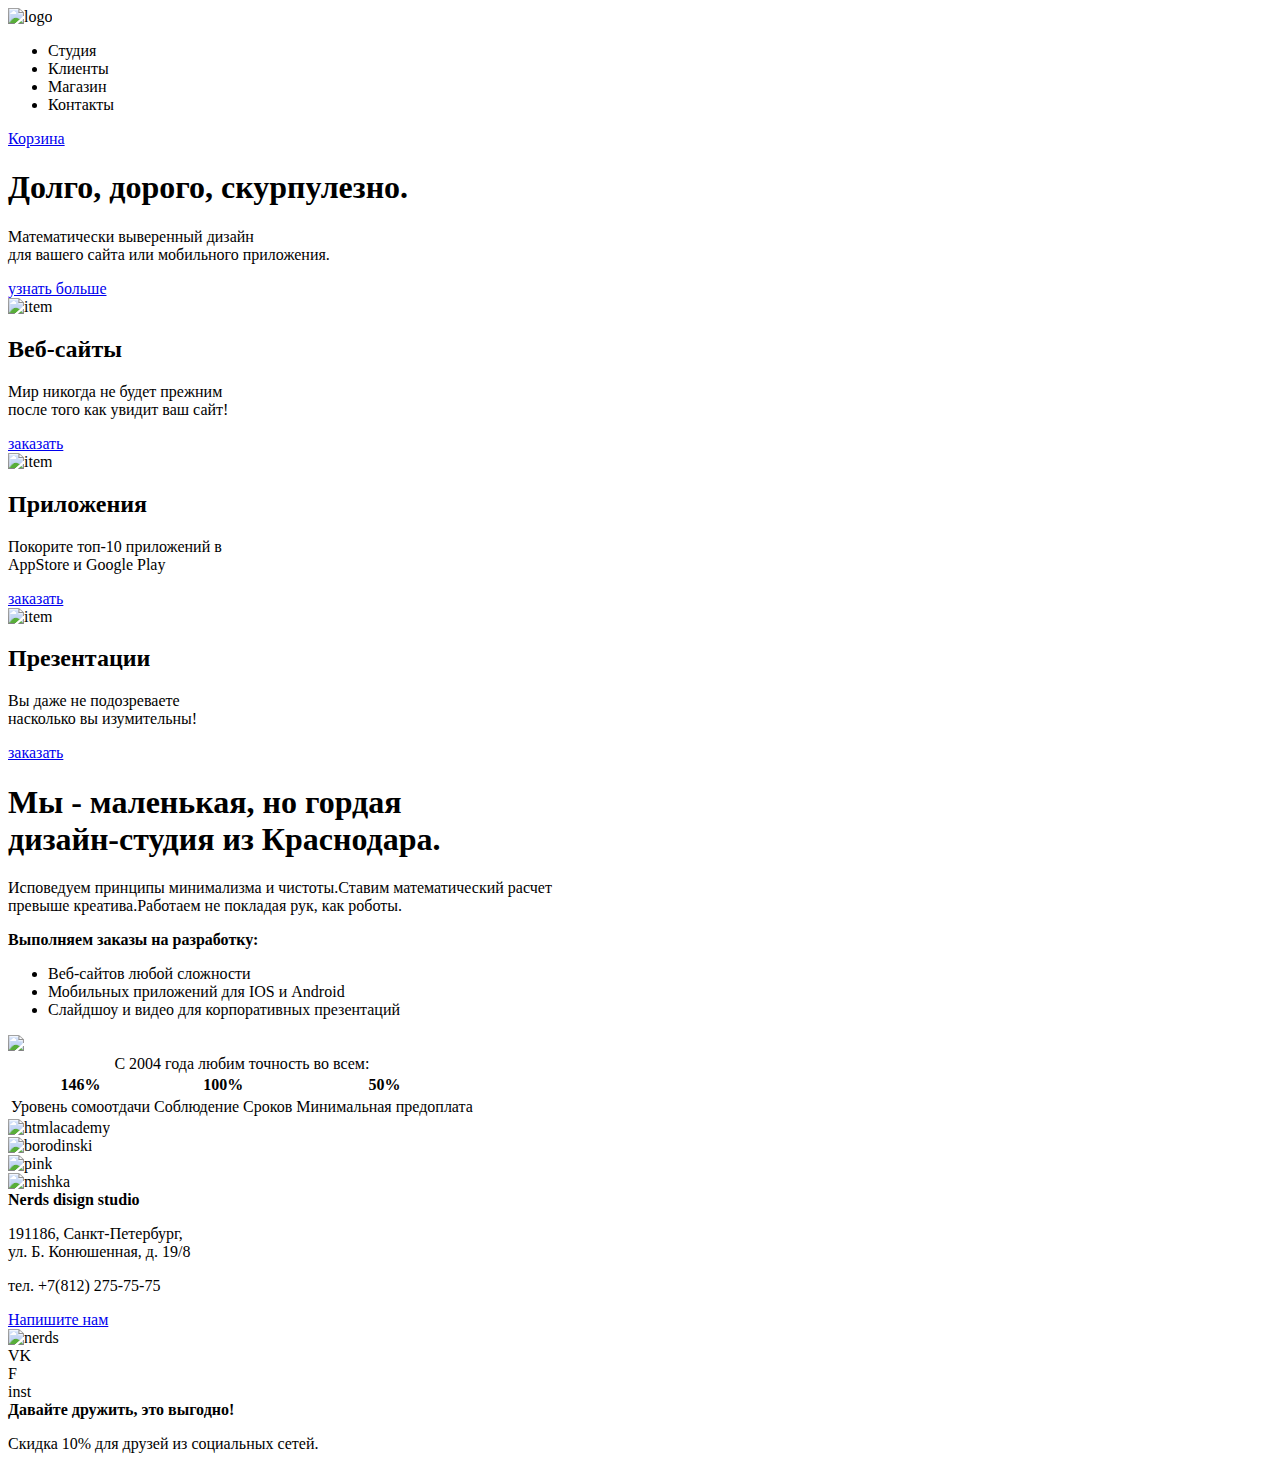
==== index.html @ 53dc9a31 "пределал неррдс главн" ====
<!DOCTYPE html>
<html lang="ru">
  <head>
    <meta charset="utf-8">
    <title>HTML Academy: Нёрдс</title>
  </head>
<body>
	<header>
		<div class="container">
			<div class="logo-header">
				<img src="#" alt="logo">
			</div>
			<nav class="nav-header">
				<ul>
					<li>Студия</li>
					<li>Клиенты</li>
					<li>Магазин</li>
					<li>Контакты</li>
				</ul>
			</nav>
			<div class="basket-header">
				<a href="#">Корзина</a>
			</div>
			<div class="promo-header">
				<h1>Долго, дорого, скурпулезно.</h1>
				<p>
				Математически выверенный дизайн<br> 
				для вашего сайта
				или мобильного приложения.
				</p>
				<a href="#">узнать больше</a>
			</div>
		</div>	
	</header>
	
	<main>
		<div class="container">
			<div class="catalog-main">
				<section class="catalog-item">
					<img src="#" alt="item">
					<h2>Веб-сайты</h2>
					<p>Мир никогда не будет прежним<br>
					после того как увидит ваш сайт!
					</p>
					<a href="#">заказать</a>
				</section>
				<section class="catalog-item">
					<img src="#" alt="item">
					<h2>Приложения</h2>
					<p>Покорите топ-10 приложений в<br>
					AppStore и Google Play
					</p>
					<a href="#">заказать</a>
				</section>
				<section class="catalog-item">
					<img src="#" alt="item">
					<h2>Презентации</h2>
					<p>Вы даже не подозреваете<br>
					насколько вы изумительны!
					</p>
					<a href="#">заказать</a>
				</section>
			</div>
			<div class="features-left">
				<h1>Мы - маленькая, но гордая<br>
				дизайн-студия из Краснодара.</h1>
				<p>Исповедуем принципы минимализма и чистоты.Ставим математический
				расчет<br>
				превыше креатива.Работаем не покладая рук, как роботы.</p>
				<b>Выполняем заказы на разработку:</b>
				<ul>
					<li>Веб-сайтов любой сложности</li>
					<li>Мобильных приложений для IOS и Android</li>
					<li>Слайдшоу и видео для корпоративных презентаций</li>
				</ul>
			</div>
			<div class="features-right">
				<img src="#">
				<table>
					<caption>С 2004 года любим точность во всем:</caption>
					<tr>
						<th>146%</th>
						<th>100%</th>
						<th>50%</th>
					</tr>
					<tr>
						<td>Уровень сомоотдачи</td>
						<td>Соблюдение Сроков</td>
						<td>Минимальная предоплата</td>
					</tr>
				</table>
			</div>
			<div class="features-bottom">
				<div class="features-img">
					<img src="#" alt="htmlacademy">
				</div>
				<div class="features-img">
					<img src="#" alt="borodinski">
				</div>
				<div class="features-img">
					<img src="#" alt="pink">
				</div>
				<div class="features-img">
					<img src="#" alt="mishka">
				</div>
			</div>
		</div>
	</main>
	
	<footer>
		<div class="container">
			<div class="adress">
				<section class="contacts">
					<b>Nerds disign studio</b>
					<p>191186, Санкт-Петербург,<br>
					ул. Б. Конюшенная, д. 19/8</p>
					<p>тел. +7(812) 275-75-75</p>
					<a href="#">Напишите нам</a>
				</section>
			
				<div>
					<img src="#" alt="nerds">
				</div>
			</div>
			<div class="social">
				<section class="social-btn">
					<div>VK</div>
					<div>F</div>
					<div>inst</div>
				</section>
				<div>
				<b>Давайте дружить, это выгодно!</b>
				<p>Скидка 10% для друзей из социальных сетей.</p>
				</div>
			</div>
		</div>
	</footer>
</body>
</html>
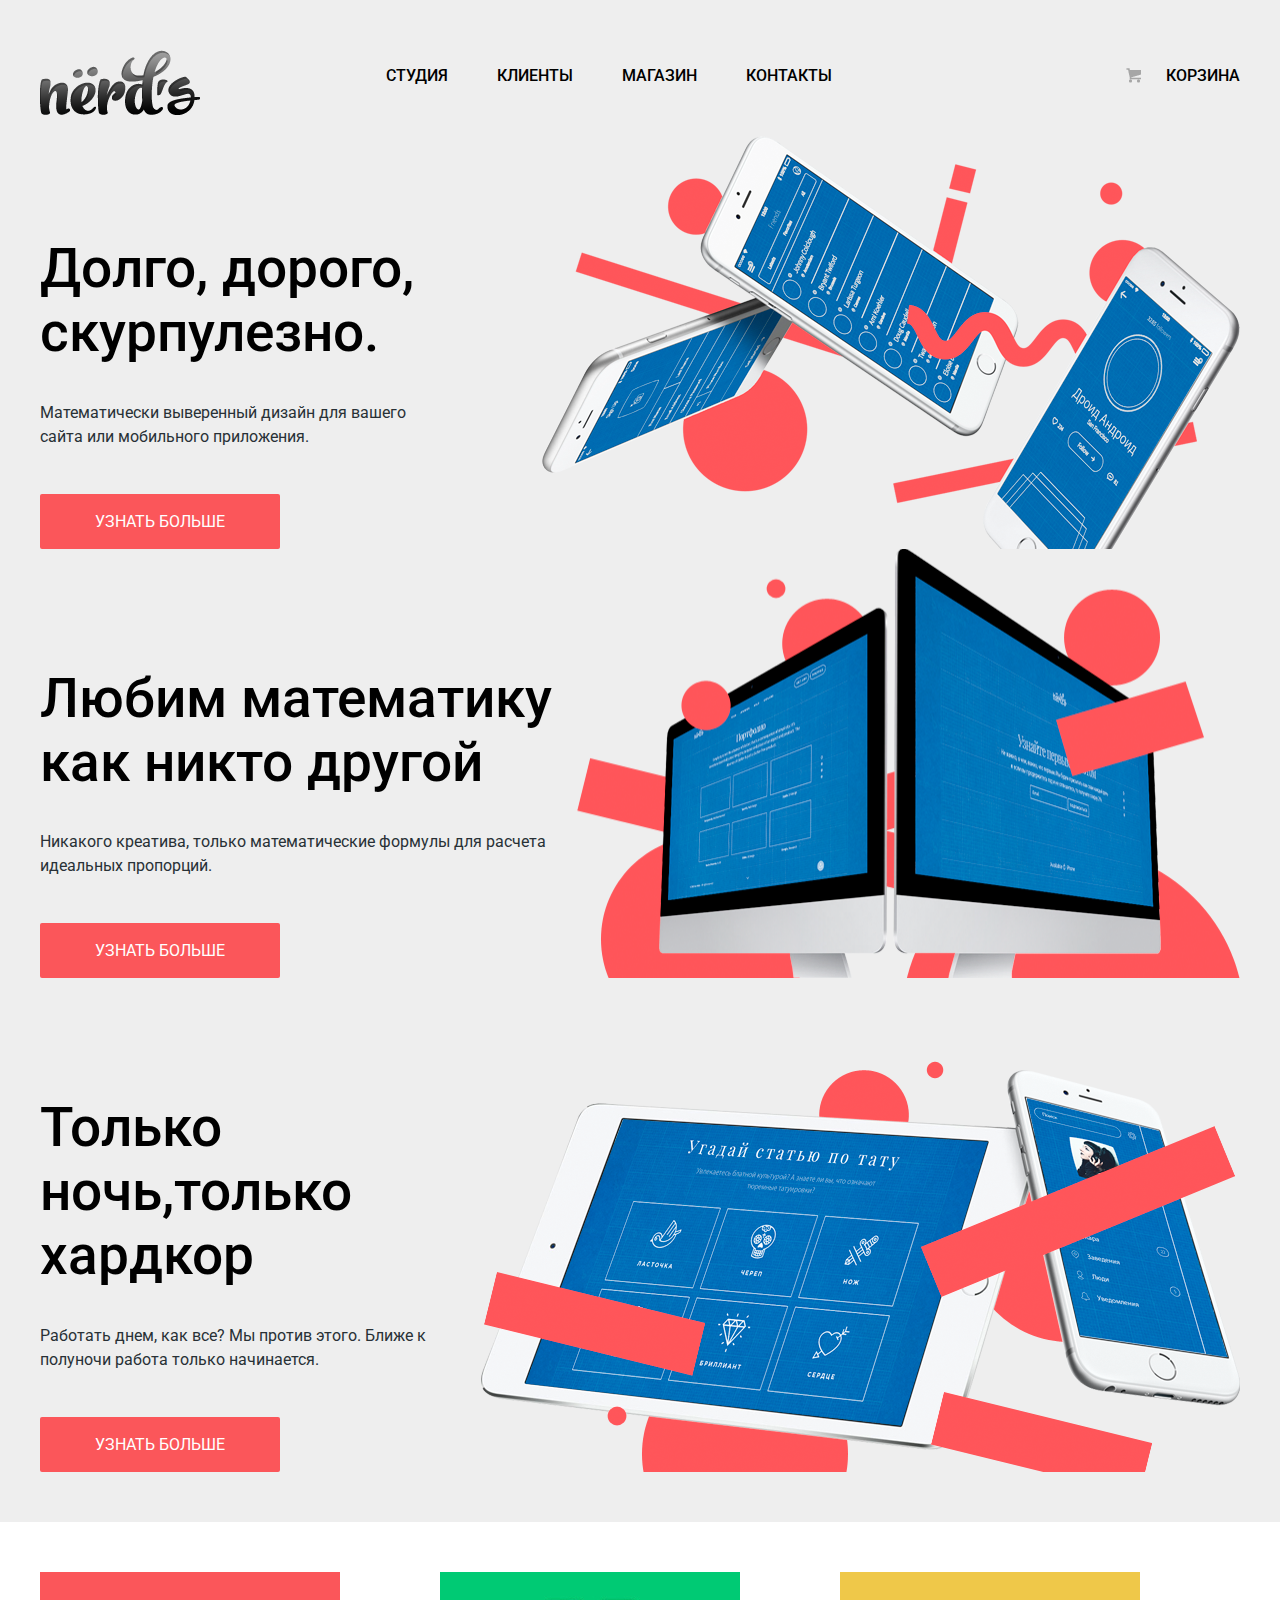
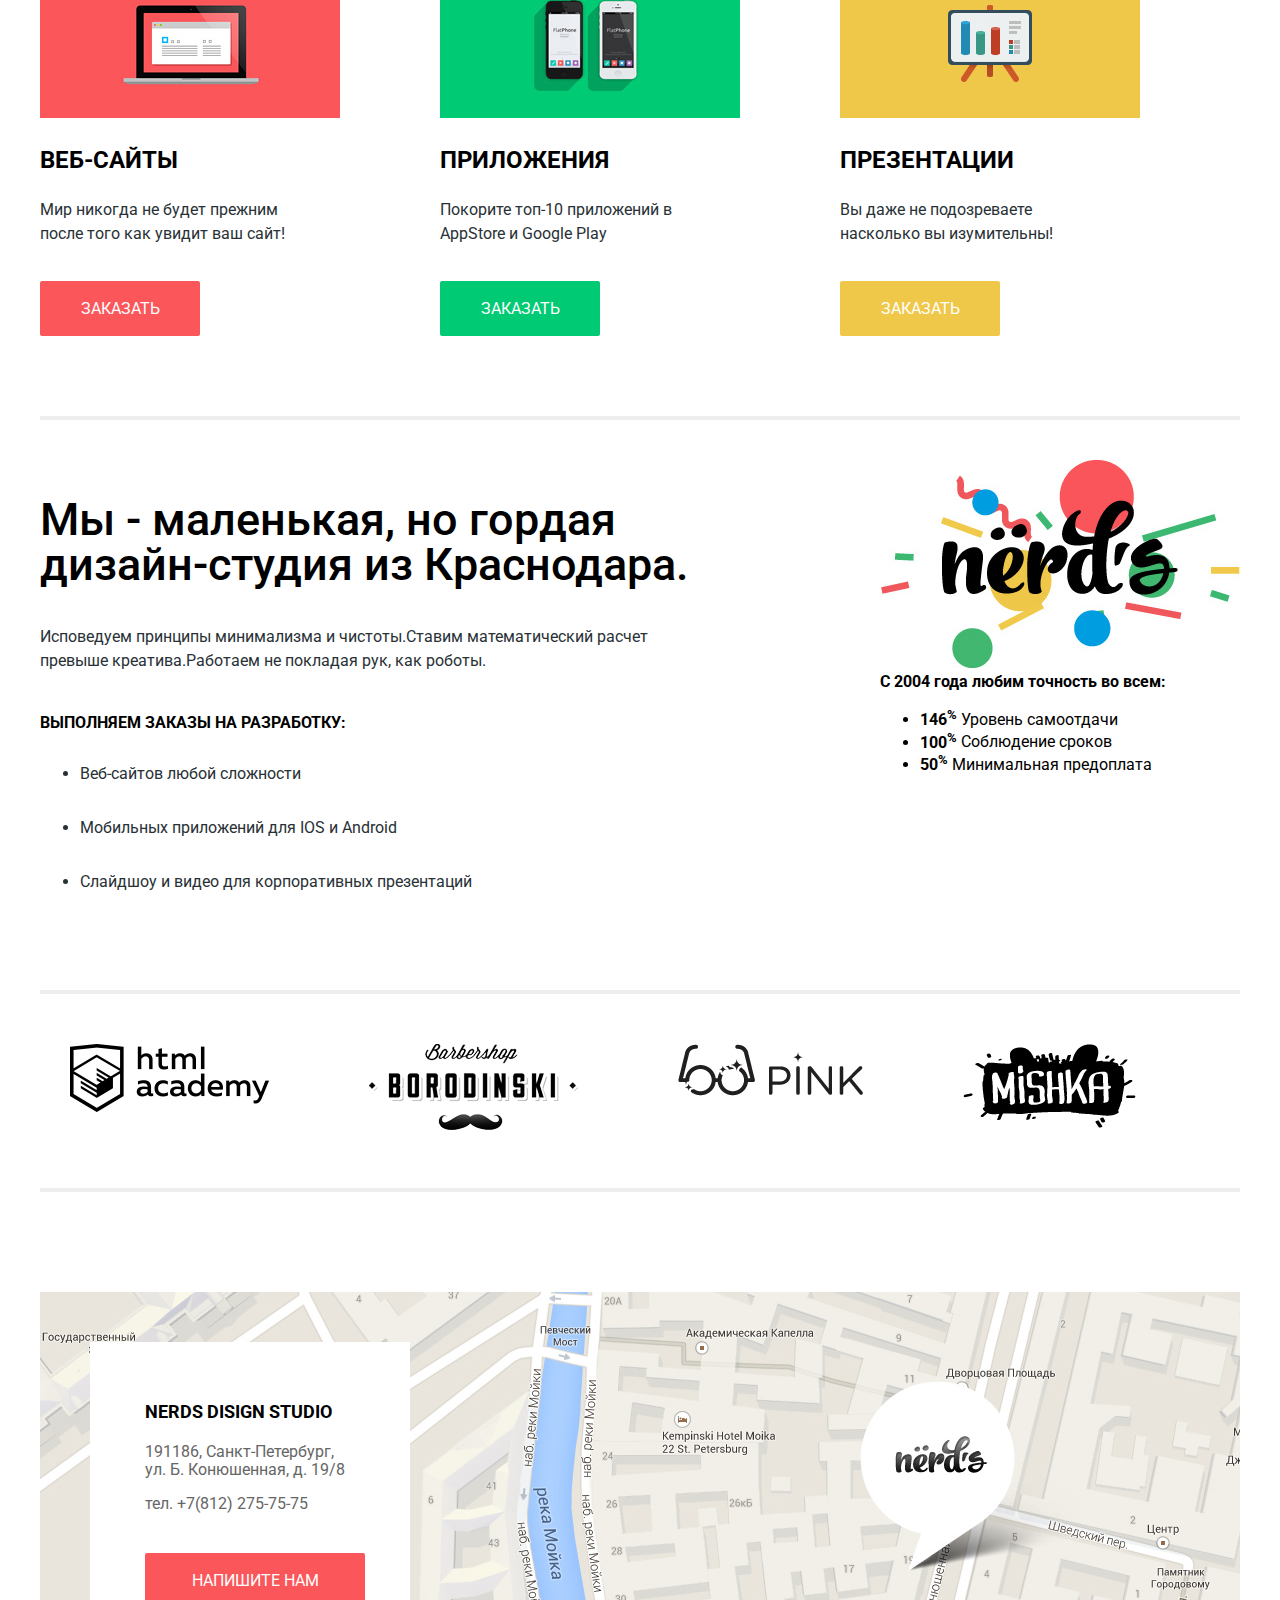
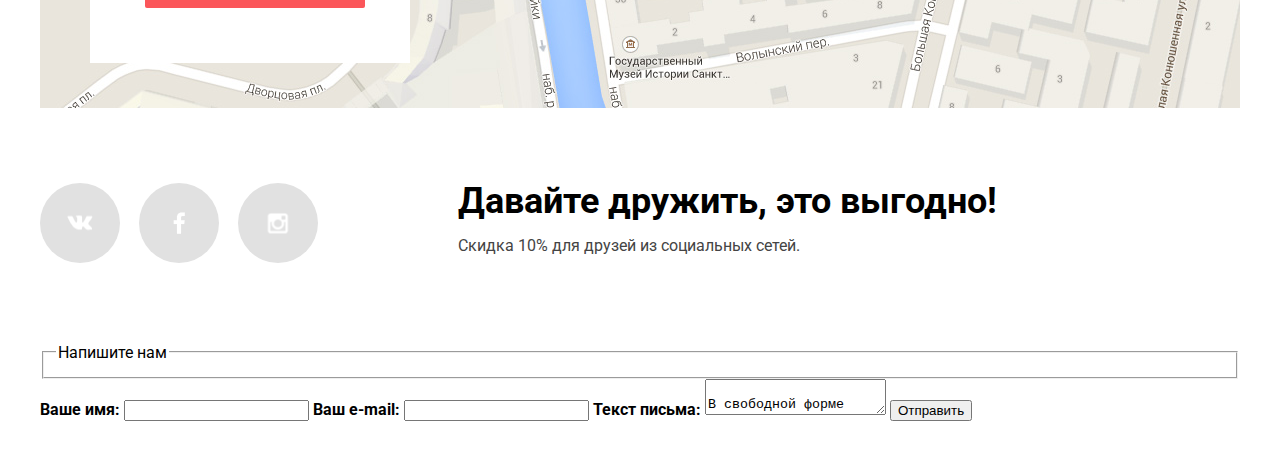
==== commit c75b58fb: "последние дополнения" ====
--- a/index.html
+++ b/index.html
@@ -1,139 +1,182 @@
-<!DOCTYPE html>
+<!doctype html>
 <html lang="ru">
-  <head>
-    <meta charset="utf-8">
-    <title>HTML Academy: Нёрдс</title>
-  </head>
+<head>
+	<meta charset="utf-8">
+	<title>HTML Academy: Нёрдс</title>
+	<link rel="stylesheet" href="css/normalize.css">
+	<link rel="stylesheet" href="css/style.css">
+	<link href="https://fonts.googleapis.com/css?family=Roboto:400,500,700&amp;subset=cyrillic-ext" rel="stylesheet">
+</head>
 <body>
 	<header>
 		<div class="container">
-			<div class="logo-header">
-				<img src="#" alt="logo">
-			</div>
-			<nav class="nav-header">
+			<nav class="nav-header clearfix">
+				<div class="logo-header">
+					<a href="#"><img src="img/nerds-logo.png" alt="logo"></a>
+				</div>
 				<ul>
-					<li>Студия</li>
-					<li>Клиенты</li>
-					<li>Магазин</li>
-					<li>Контакты</li>
+					<li><a href="#">Студия</a></li>
+					<li><a href="#">Клиенты</a></li>
+					<li><a href="#">Магазин</a></li>
+					<li><a href="#">Контакты</a></li>
+					<li><a href="#" class="cart-header">Корзина</a></li>
 				</ul>
 			</nav>
-			<div class="basket-header">
-				<a href="#">Корзина</a>
+			<div class="promo-container clearfix slide-1">
+				<div class="promo-text">
+					<h1>Долго, дорого, скурпулезно.</h1>
+					<p>
+						Математически выверенный дизайн
+						для вашего сайта
+						или мобильного приложения.
+					</p>
+					<a class="btn" href="#">узнать больше</a>
+				</div>
 			</div>
-			<div class="promo-header">
-				<h1>Долго, дорого, скурпулезно.</h1>
-				<p>
-				Математически выверенный дизайн<br> 
-				для вашего сайта
-				или мобильного приложения.
-				</p>
-				<a href="#">узнать больше</a>
+			<div class="promo-container clearfix slide-2">
+				<div class="promo-text">
+					<h1>Любим математику как никто другой</h1>
+					<p>
+						Никакого креатива, только математические формулы 
+						для расчета идеальных пропорций.
+					</p>
+					<a class="btn" href="#">узнать больше</a>
+				</div>
 			</div>
-		</div>	
+			<div class="promo-container clearfix slide-3">
+				<div class="promo-text">
+					<h1>Только ночь,только хардкор</h1>
+					<p>
+						Работать днем, как все? Мы против этого.
+						Ближе к полуночи работа только начинается.
+					</p>
+					<a class="btn" href="#">узнать больше</a>
+				</div>
+			</div>
+		</div>
 	</header>
-	
 	<main>
 		<div class="container">
-			<div class="catalog-main">
-				<section class="catalog-item">
-					<img src="#" alt="item">
-					<h2>Веб-сайты</h2>
-					<p>Мир никогда не будет прежним<br>
+			<div class="features-main clearfix">
+				<div class="features-item">
+					<img src="img/illustration-1.jpg" alt="item">
+					<h3>Веб-сайты</h3>
+					<p>Мир никогда не будет прежним
 					после того как увидит ваш сайт!
 					</p>
-					<a href="#">заказать</a>
-				</section>
-				<section class="catalog-item">
-					<img src="#" alt="item">
-					<h2>Приложения</h2>
-					<p>Покорите топ-10 приложений в<br>
+					<a class="btn" href="#">заказать</a>
+				</div>
+				<div class="features-item">
+					<img src="img/illustration-2.jpg" alt="item">
+					<h3>Приложения</h3>
+					<p>Покорите топ-10 приложений в
 					AppStore и Google Play
 					</p>
-					<a href="#">заказать</a>
-				</section>
-				<section class="catalog-item">
-					<img src="#" alt="item">
-					<h2>Презентации</h2>
-					<p>Вы даже не подозреваете<br>
+					<a class="btn btn-green" href="#">заказать</a>
+				</div>
+				<div class="features-item">
+					<img src="img/illustration-3.jpg" alt="item">
+					<h3>Презентации</h3>
+					<p>Вы даже не подозреваете
 					насколько вы изумительны!
 					</p>
-					<a href="#">заказать</a>
-				</section>
+					<a class="btn btn-yellow" href="#">заказать</a>
+				</div>
 			</div>
-			<div class="features-left">
-				<h1>Мы - маленькая, но гордая<br>
-				дизайн-студия из Краснодара.</h1>
-				<p>Исповедуем принципы минимализма и чистоты.Ставим математический
-				расчет<br>
-				превыше креатива.Работаем не покладая рук, как роботы.</p>
-				<b>Выполняем заказы на разработку:</b>
-				<ul>
-					<li>Веб-сайтов любой сложности</li>
-					<li>Мобильных приложений для IOS и Android</li>
-					<li>Слайдшоу и видео для корпоративных презентаций</li>
-				</ul>
+			<div class="aboutUs-main clearfix">
+				<div class="aboutUs-left">
+					<h2>Мы - маленькая, но гордая
+					дизайн-студия из Краснодара.</h2>
+					<p>Исповедуем принципы минимализма и чистоты.Ставим математический
+					расчет<br>
+					превыше креатива.Работаем не покладая рук, как роботы.</p>
+					<b>Выполняем заказы на разработку:</b>
+					<ul>
+						<li>Веб-сайтов любой сложности</li>
+						<li>Мобильных приложений для IOS и Android</li>
+						<li>Слайдшоу и видео для корпоративных презентаций</li>
+					</ul>
+				</div>
+				<div class="aboutUs-right">
+					<img src="img/nerds-illustration.png">
+					<b>С 2004 года любим точность во всем:</b>
+					<ul class="aboutUs-table">
+						<li>
+							<b>146<sup>%</sup></b>
+							<span>Уровень самоотдачи</span>
+						</li>
+						<li>
+							<b>100<sup>%</sup></b>
+							<span>Соблюдение сроков</span>
+						</li>
+						<li>
+							<b>50<sup>%</sup></b>
+							<span>Минимальная предоплата</span>
+						</li>
+					</ul>
+				</div>
 			</div>
-			<div class="features-right">
-				<img src="#">
-				<table>
-					<caption>С 2004 года любим точность во всем:</caption>
-					<tr>
-						<th>146%</th>
-						<th>100%</th>
-						<th>50%</th>
-					</tr>
-					<tr>
-						<td>Уровень сомоотдачи</td>
-						<td>Соблюдение Сроков</td>
-						<td>Минимальная предоплата</td>
-					</tr>
-				</table>
-			</div>
-			<div class="features-bottom">
-				<div class="features-img">
-					<img src="#" alt="htmlacademy">
+			<div class="works-main clearfix">
+				<div class="works-item">
+					<a href="3"><img src="img/logo-1.png" alt="htmlacademy"></a>
 				</div>
-				<div class="features-img">
-					<img src="#" alt="borodinski">
+				<div class="works-item">
+					<a href="3"><img src="img/logo-2.png" alt="borodinski"></a>
 				</div>
-				<div class="features-img">
-					<img src="#" alt="pink">
+				<div class="works-item">
+					<a href="3"><img src="img/logo-3.png" alt="pink"></a>
 				</div>
-				<div class="features-img">
-					<img src="#" alt="mishka">
+				<div class="works-item">
+					<a href="3"><img src="img/logo-4.png" alt="mishka"></a>
 				</div>
 			</div>
 		</div>
 	</main>
-	
 	<footer>
 		<div class="container">
-			<div class="adress">
-				<section class="contacts">
+			<div class="adress-footer clearfix">
+				<div class="contacts-footer">
 					<b>Nerds disign studio</b>
-					<p>191186, Санкт-Петербург,<br>
+					<p>191186, Санкт-Петербург,
 					ул. Б. Конюшенная, д. 19/8</p>
 					<p>тел. +7(812) 275-75-75</p>
-					<a href="#">Напишите нам</a>
-				</section>
-			
-				<div>
-					<img src="#" alt="nerds">
+					<a class="btn" href="#">Напишите нам</a>
 				</div>
 			</div>
-			<div class="social">
-				<section class="social-btn">
-					<div>VK</div>
-					<div>F</div>
-					<div>inst</div>
-				</section>
-				<div>
-				<b>Давайте дружить, это выгодно!</b>
-				<p>Скидка 10% для друзей из социальных сетей.</p>
+			<div class="social-footer clearfix">
+				<div class="social-btn">
+					<a class="vk" href="#"><img src="img/vk-icon.png"></a>
+					<a class="fbk" href="#"><img src="img/fb-icon.png"></a>
+					<a class="ingm" href="#"><img src="img/insta-icon.png"></a>
 				</div>
+				<div class="social-promo">
+					<b>Давайте дружить, это выгодно!</b>
+					<p>Скидка 10% для друзей из социальных сетей.</p>
+				</div>
+			</div>
+			<div class="footer-form">
+				<form>
+					<fieldset>
+						<legend>Напишите нам</legend>
+					</fieldset>
+					<label for="name-field">
+						<b>Ваше имя:</b>
+					</label>
+					<input type="text" name="name" id="name-field">
+					<label for="email-field">
+						<b>Ваш e-mail:</b>
+					</label>
+					<input type="email" name="email" id="email-field">
+					<label for="comment-field">
+						<b>Текст письма:</b>
+					</label>
+					<textarea name="comment" id="comment-field">
+						В свободной форме
+					</textarea>
+					<input type="submit" value="Отправить">
+				</form>
 			</div>
 		</div>
 	</footer>
 </body>
-</html>
+</html>--- a/css/style.css
+++ b/css/style.css
@@ -0,0 +1,370 @@
+body,
+html {
+	font-family: 'Roboto', 'Arial', sans-serif;
+	width: 100%;
+	margin: 0;
+	padding: 0;
+}
+
+.clearfix::after {
+	content: "";
+	display: table;
+	clear: both;	
+}
+
+.btn {
+	color: #ffffff;
+	font-size: 16px;
+	border-radius: 2px;
+	background-color: #fb565a;
+	display: block;
+	text-transform: uppercase;
+	text-decoration: none;
+	padding: 18px 0;
+	text-align: center;
+}
+
+.container {
+	width: 1200px;
+	margin: 0 auto;
+	padding: 50px 20px;	
+}
+
+/* стили header */
+
+header {
+	width: auto;
+	background-color: #eeeeee;
+}
+
+header .container {
+	background-color: #eeeeee;
+}
+
+.logo-header {
+	float: left;
+}
+
+.nav-header ul {
+	float: right;
+}
+
+.nav-header li {
+	display: inline-block;
+	margin-left: 45px;
+}
+
+.cart-header {
+	padding-left: 40px;
+	background-image: url("../img/cart-icon.png");
+	background-repeat: no-repeat;
+	background-position: left center;
+	margin-left: 245px;
+}
+
+.nav-header a {
+	text-transform: uppercase;
+	text-decoration: none;
+	font-size: 16px;
+	color: #000000;
+	font-weight: 500;
+}
+
+.promo-text {
+	float: left;
+	width: 400px;
+	margin-top: 80px;
+}
+
+.promo-text h1 {
+	font-size: 55px;
+	font-weight: 500;
+}
+
+.promo-text p {
+	line-height: 24px;
+	color: #283136;
+}
+
+.promo-text .btn {
+	width: 240px;
+	margin-top: 45px;
+}
+
+.slide-1 {
+	background-image: url("../img/slide1.png");
+	background-repeat: no-repeat;
+	background-position: right bottom;
+}
+
+.slide-2 .promo-text {
+	width: 520px;
+}
+
+.slide-2 {
+	background-image: url("../img/slide2.png");
+	background-repeat: no-repeat;
+	background-position: right bottom;
+}
+
+.slide-3 .promo-text {
+	width: 430px;
+}
+
+.slide-3 {
+	background-image: url("../img/slide3.png");
+	background-repeat: no-repeat;
+	background-position: right bottom;
+}
+
+/* стили main */
+
+.features-main {
+	border-bottom: 4px solid #eeeeee;
+	padding-bottom: 80px;
+}
+
+.features-item  {
+	float: left;
+	margin-right: 100px;
+	width: 300px;	
+}
+
+.features-item:nth-child(3n) {
+	margin-right: 0;
+}
+
+.features-item h3 {
+	text-transform: uppercase;
+	font-size: 24px;
+}
+
+.features-item p {
+	padding-right: 25px;
+	line-height: 24px;
+	color: #283136; 	
+}
+
+.features-item .btn {
+	width: 160px;
+	margin-top: 35px;
+}
+
+.btn-green {
+	background-color: #00ca74;
+}
+
+.btn-yellow {
+	background-color: #efc849;
+}
+
+/* стили aboutUS */
+
+.aboutUs-main {
+	padding-top: 40px;
+	border-bottom: 4px solid #eeeeee;
+	padding-bottom: 80px;
+}
+
+.aboutUs-left {
+	float: left;
+	width: 660px;
+}
+
+.aboutUs-left h2 {
+	font-size: 45px;
+	line-height: 45px;
+	font-weight: 500;
+}
+
+.aboutUs-left p,
+.aboutUs-left li {
+	line-height: 24px;
+	color: #283136; 
+	padding-right: 25px;
+}
+
+.aboutUs-left b {
+	display: block;
+	text-transform: uppercase;
+	margin-top: 40px;
+}
+
+.aboutUs-left li {
+	margin-top: 30px;
+}
+
+.aboutUs-right {
+	float: right;
+	width: 360px;
+}
+
+/* стили works  */
+
+.works-main {
+	border-bottom: 4px solid #eeeeee;
+	padding-left: 30px;
+}
+
+.works-item {
+	float: left;
+	margin-right: 100px;
+	margin-top: 50px;
+	margin-bottom: 50px;
+}
+
+.works-item:nth-child(4n) {
+	margin-right: 0;
+}
+
+/* стили footer */
+
+.adress-footer {
+	background-image: url("../img/map.jpg");
+	background-repeat: no-repeat;
+	background-position: left top;
+	padding: 50px;
+}
+
+.contacts-footer {
+	float: left;
+	width: 210px;
+	padding: 55px;
+	background-color: #ffffff;
+}
+
+.contacts-footer b {
+	font-size: 18px;
+	line-height: 30px;
+	text-transform: uppercase;
+}
+
+.contacts-footer p {
+	line-height: 18px;
+	color: #666666;
+}
+
+.contacts-footer .btn {
+	width: 220px;
+	margin-top: 40px;
+}
+
+.social-footer {
+	padding: 70px 0;
+}
+
+.social-footer div {
+	float: left;
+}
+
+.social-btn a {
+	position: relative;
+	display: inline-block;
+	width: 80px;
+	height: 80px;
+	margin-right: 15px;
+	background-color: rgba(225, 225, 225, 1);
+	border-radius: 50%;
+}
+
+.social-btn a:last-child {
+	margin-right: 0;
+}
+
+.social-btn img {
+	position: absolute;
+	left: 50%;
+	top: 50%;
+	transform: translate(-50%, -50%);
+}
+
+.social-promo {
+	margin-left: 140px;
+}
+
+.social-promo b {
+	font-size: 36px;
+	line-height: 36px;
+	font-weight: 700;
+	
+}
+
+.social-promo p {
+	line-height: 22px;
+	color: #444444;
+}
+
+/* стили нердс каталог */
+
+.promo-catalog {
+	width: 730px;
+	margin-top: 80px;
+	margin: 0 auto;
+}
+
+.promo-catalog h1 {
+	font-size: 55px;
+	font-weight: 500;
+}
+
+/* стили main catalog */
+
+.sort-list {
+	list-style-type: none;
+}
+
+.sort-list li {
+	display: inline-block;
+	margin: 0;
+	padding: 0;
+}
+
+.sort-list a {
+	text-decoration: none;
+	color: #000000;
+}
+
+.sort-list li:nth-child(1),
+.sort-list li:nth-child(2) {
+	text-transform: uppercase;
+	font-size: 18px;
+	line-height: 18px;
+	font-weight: 700;
+	margin-right: 240px;
+}
+
+.sort-list li:nth-child(3),
+.sort-list li:nth-child(4) {
+	margin-right: 30px;
+}
+
+/* стили column left каталога */
+
+.column-left {
+	float: left;
+	width: 260px;
+}
+
+/* стили column right каталога */
+
+.column-right {
+	float: right;
+	width: 760px;
+}
+
+.column-right div {
+	float: left;
+	margin-right: 40px;
+	margin-bottom: 40px;
+}
+
+.column-right div:nth-child(2n) {
+	margin-right: 0px;
+}
+
+.paginator-main {
+	clear: both;
+}
+
+
+
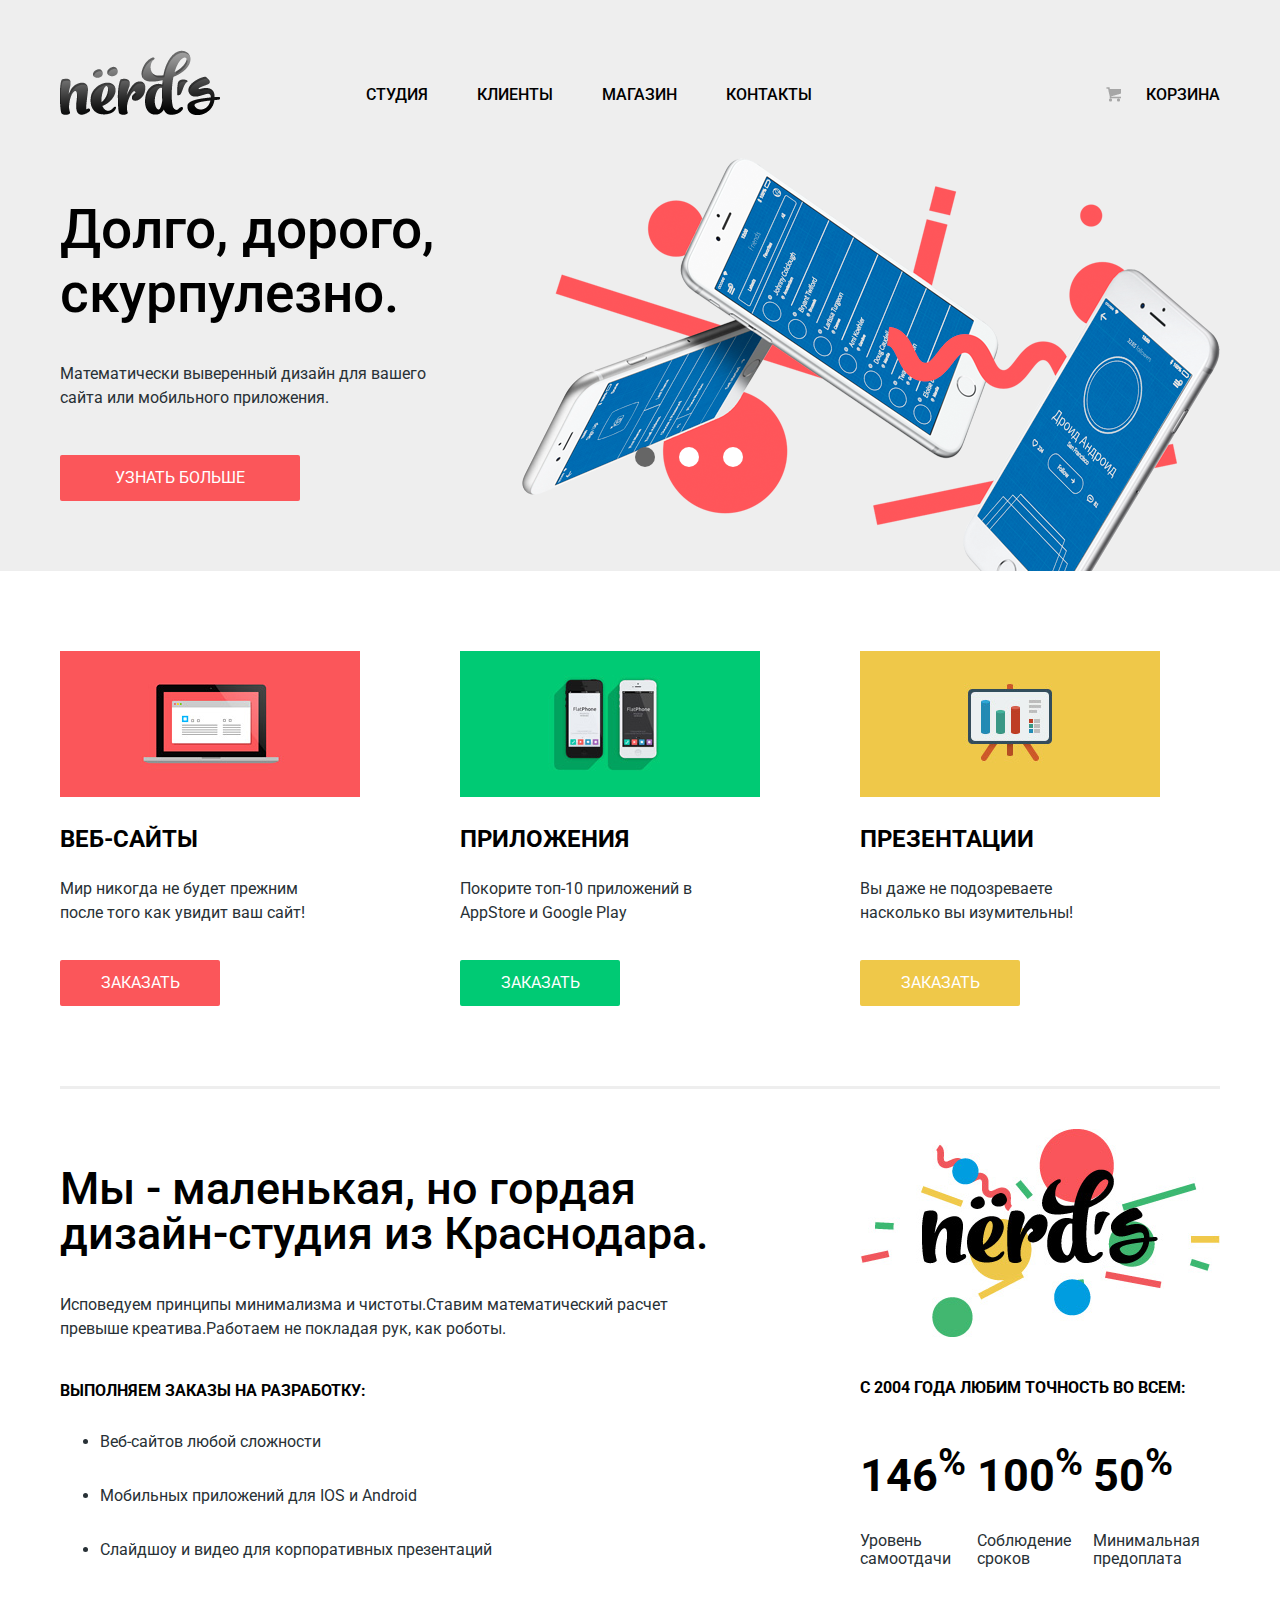
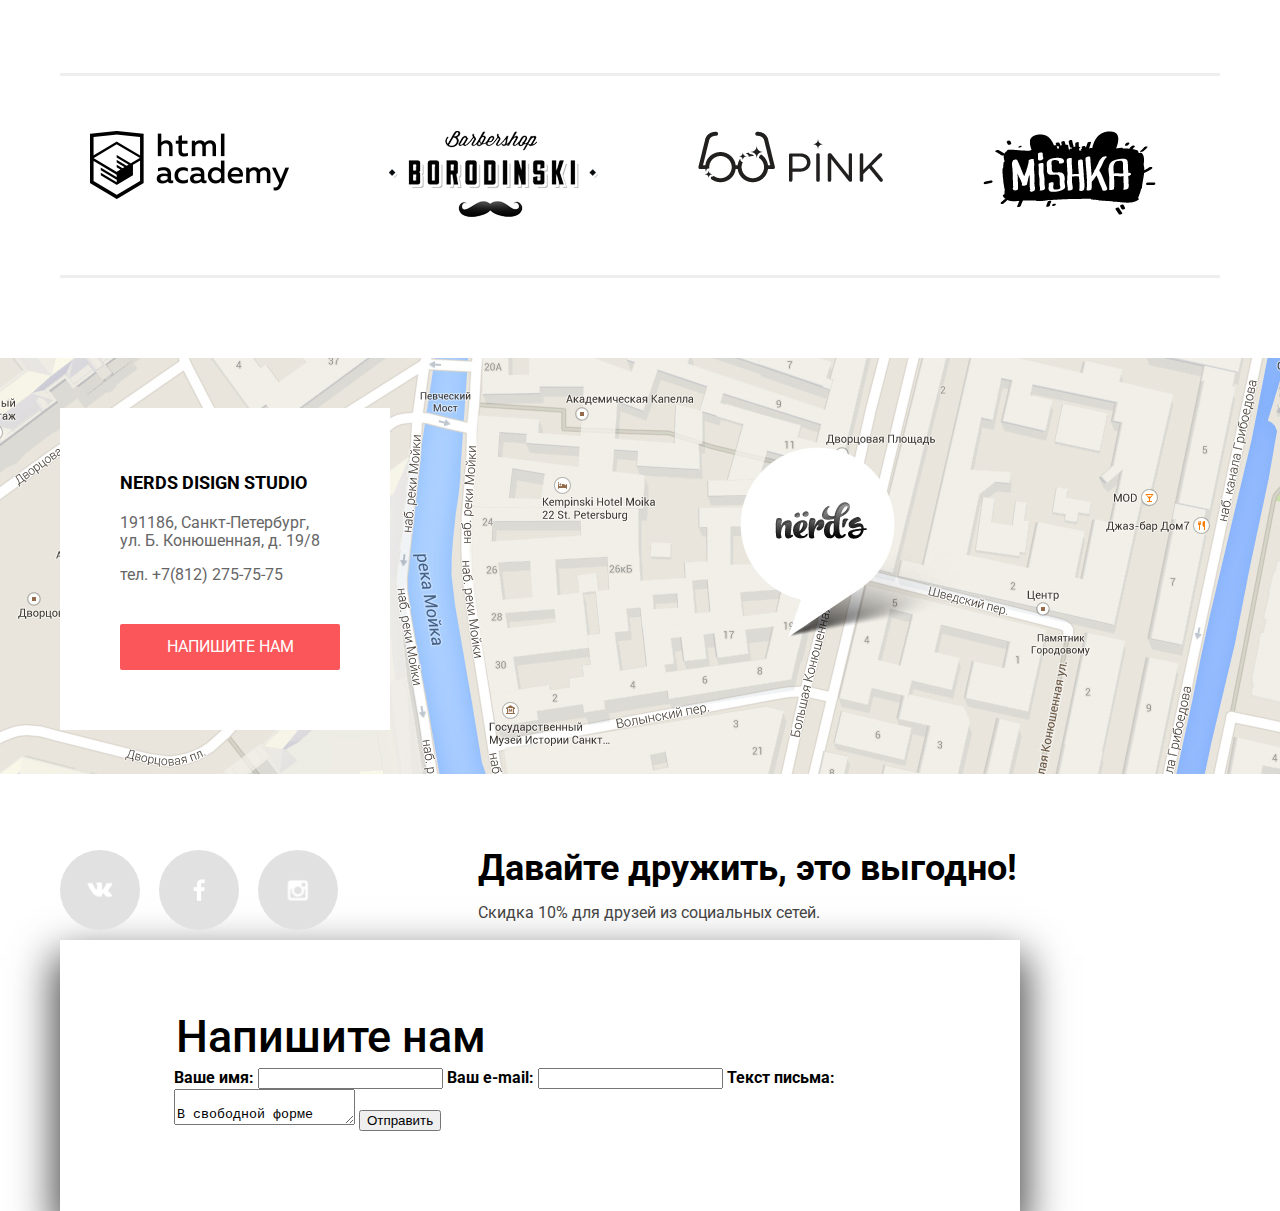
==== commit 071cbf55: "сетка.слайдер" ====
--- a/index.html
+++ b/index.html
@@ -12,47 +12,61 @@
 		<div class="container">
 			<nav class="nav-header clearfix">
 				<div class="logo-header">
-					<a href="#"><img src="img/nerds-logo.png" alt="logo"></a>
+					<a href="index.html"><img src="img/nerds-logo.png" alt="logo"></a>
 				</div>
 				<ul>
 					<li><a href="#">Студия</a></li>
 					<li><a href="#">Клиенты</a></li>
-					<li><a href="#">Магазин</a></li>
+					<li><a href="nerds-catalog.html">Магазин</a></li>
 					<li><a href="#">Контакты</a></li>
 					<li><a href="#" class="cart-header">Корзина</a></li>
 				</ul>
 			</nav>
-			<div class="promo-container clearfix slide-1">
-				<div class="promo-text">
-					<h1>Долго, дорого, скурпулезно.</h1>
-					<p>
-						Математически выверенный дизайн
-						для вашего сайта
-						или мобильного приложения.
-					</p>
-					<a class="btn" href="#">узнать больше</a>
+			<div class="slider">
+				<input type="radio" id="btn-1" name="toggle" checked>
+                <input type="radio" id="btn-2" name="toggle">
+                <input type="radio" id="btn-3" name="toggle">
+				<div class="slider-controls">
+					<label for="btn-1"></label>
+                    <label for="btn-2"></label>
+                    <label for="btn-3"></label>
 				</div>
-			</div>
-			<div class="promo-container clearfix slide-2">
-				<div class="promo-text">
-					<h1>Любим математику как никто другой</h1>
-					<p>
-						Никакого креатива, только математические формулы 
-						для расчета идеальных пропорций.
-					</p>
-					<a class="btn" href="#">узнать больше</a>
+				<div class="slider-inner">
+					<div class="slider-slides">
+						<div class="promo-container clearfix slide-1">
+							<div class="promo-text">
+								<h1>Долго, дорого, скурпулезно.</h1>
+								<p>
+									Математически выверенный дизайн
+									для вашего сайта
+									или мобильного приложения.
+								</p>
+								<a class="btn" href="#">узнать больше</a>
+							</div>
+						</div>
+						<div class="promo-container clearfix slide-2">
+							<div class="promo-text">
+								<h1>Любим математику как никто другой</h1>
+								<p>
+									Никакого креатива, только математические формулы 
+									для расчета идеальных пропорций.
+								</p>
+								<a class="btn" href="#">узнать больше</a>
+							</div>
+						</div>
+						<div class="promo-container clearfix slide-3">
+							<div class="promo-text">
+								<h1>Только ночь,<br>только хардкор</h1>
+								<p>
+									Работать днем, как все? Мы против этого.
+									Ближе к полуночи работа только начинается.
+								</p>
+								<a class="btn" href="#">узнать больше</a>
+							</div>
+						</div>
+					</div>
 				</div>
-			</div>
-			<div class="promo-container clearfix slide-3">
-				<div class="promo-text">
-					<h1>Только ночь,только хардкор</h1>
-					<p>
-						Работать днем, как все? Мы против этого.
-						Ближе к полуночи работа только начинается.
-					</p>
-					<a class="btn" href="#">узнать больше</a>
-				</div>
-			</div>
+			</div>	
 		</div>
 	</header>
 	<main>
@@ -99,21 +113,19 @@
 				</div>
 				<div class="aboutUs-right">
 					<img src="img/nerds-illustration.png">
-					<b>С 2004 года любим точность во всем:</b>
-					<ul class="aboutUs-table">
-						<li>
-							<b>146<sup>%</sup></b>
-							<span>Уровень самоотдачи</span>
-						</li>
-						<li>
-							<b>100<sup>%</sup></b>
-							<span>Соблюдение сроков</span>
-						</li>
-						<li>
-							<b>50<sup>%</sup></b>
-							<span>Минимальная предоплата</span>
-						</li>
-					</ul>
+					<div class="aboutUs-table">
+						<span class="table-caption">С 2004 года любим точность во всем:</span>
+						<ul>
+							<li><b>146<sup>%</sup></b></li>
+							<li><b>100<sup>%</sup></b></li>
+							<li><b>50<sup>%</sup></b></li>
+						</ul>
+						<ul>
+							<li>Уровень самоотдачи</li>
+							<li>Соблюдение сроков</li>
+							<li>Минимальная предоплата</li>
+						</ul>
+					</div>	
 				</div>
 			</div>
 			<div class="works-main clearfix">
@@ -155,25 +167,25 @@
 				</div>
 			</div>
 			<div class="footer-form">
-				<form>
+				<form class="write-us" action="#" method="post">
 					<fieldset>
 						<legend>Напишите нам</legend>
+						<label for="name-field">
+							<b>Ваше имя:</b>
+						</label>
+						<input type="text" name="name" id="name-field">
+						<label for="email-field">
+							<b>Ваш e-mail:</b>
+						</label>
+						<input type="email" name="email" id="email-field">
+						<label for="comment-field">
+							<b>Текст письма:</b>
+						</label>
+						<textarea name="comment" id="comment-field">
+							В свободной форме
+						</textarea>
+						<input type="submit" value="Отправить">
 					</fieldset>
-					<label for="name-field">
-						<b>Ваше имя:</b>
-					</label>
-					<input type="text" name="name" id="name-field">
-					<label for="email-field">
-						<b>Ваш e-mail:</b>
-					</label>
-					<input type="email" name="email" id="email-field">
-					<label for="comment-field">
-						<b>Текст письма:</b>
-					</label>
-					<textarea name="comment" id="comment-field">
-						В свободной форме
-					</textarea>
-					<input type="submit" value="Отправить">
 				</form>
 			</div>
 		</div>
--- a/css/style.css
+++ b/css/style.css
@@ -20,14 +20,15 @@
 	display: block;
 	text-transform: uppercase;
 	text-decoration: none;
-	padding: 18px 0;
+	padding: 14px 0;
+	line-height: 18px;
 	text-align: center;
 }
 
 .container {
-	width: 1200px;
+	width: 1160px;
 	margin: 0 auto;
-	padding: 50px 20px;	
+	padding: 0px 20px;	
 }
 
 /* стили header */
@@ -35,18 +36,24 @@
 header {
 	width: auto;
 	background-color: #eeeeee;
+	min-height: 350px;
 }
 
 header .container {
 	background-color: #eeeeee;
 }
 
+.nav-header {
+	padding-top: 50px;
+}
+
 .logo-header {
 	float: left;
 }
 
 .nav-header ul {
 	float: right;
+	margin-top: 35px;
 }
 
 .nav-header li {
@@ -73,7 +80,7 @@
 .promo-text {
 	float: left;
 	width: 400px;
-	margin-top: 80px;
+	margin-top: 40px;
 }
 
 .promo-text h1 {
@@ -108,7 +115,7 @@
 }
 
 .slide-3 .promo-text {
-	width: 430px;
+	width: 450px;
 }
 
 .slide-3 {
@@ -117,10 +124,75 @@
 	background-position: right bottom;
 }
 
+.promo-container {
+	padding-bottom: 70px;
+}
+
+/* стили слайдера */
+
+.slider-slides {
+	width: 300%;
+}
+
+.promo-container {
+	float: left;
+	width: 1160px;
+}
+
+.slider-inner {
+	overflow: hidden;
+}
+
+.slider-controls label {
+    display: inline-block;
+    width: 20px;
+    height: 20px;
+    margin: 0 10px;
+    cursor: pointer;
+	border-radius: 50%;
+	background-color: #ffffff;
+}
+
+.slider input {
+	display:none;
+}
+
+#btn-1:checked ~ .slider-controls label[for="btn-1"],
+#btn-2:checked ~ .slider-controls label[for="btn-2"],
+#btn-3:checked ~ .slider-controls label[for="btn-3"] {
+    background-color: #666666;
+}
+
+#btn-1:checked ~ .slider-inner .slider-slides { 
+    transform: translate(0px);
+	transition: 2s;
+}
+
+#btn-2:checked ~ .slider-inner .slider-slides { 
+    transform: translate(-1160px);
+	transition: 2s;
+}
+
+#btn-3:checked ~ .slider-inner .slider-slides { 
+    transform: translate(-2320px);
+	transition: 2s;
+}
+
+.slider {
+	position: relative;
+}
+.slider-controls {
+	position: absolute;
+	bottom: 100px;
+	left: 565px;
+	z-index: 100;
+}
+
 /* стили main */
 
 .features-main {
-	border-bottom: 4px solid #eeeeee;
+	border-bottom: 3px solid #eeeeee;
+	padding-top: 80px;
 	padding-bottom: 80px;
 }
 
@@ -161,9 +233,9 @@
 /* стили aboutUS */
 
 .aboutUs-main {
+	border-bottom: 3px solid #eeeeee;
+	padding-bottom: 75px;
 	padding-top: 40px;
-	border-bottom: 4px solid #eeeeee;
-	padding-bottom: 80px;
 }
 
 .aboutUs-left {
@@ -199,18 +271,51 @@
 	width: 360px;
 }
 
+.aboutUs-table {
+	display: table;
+	margin-top: 35px;
+}
+
+.table-caption {
+	display: table-caption;
+	line-height: 24px;
+	font-weight: 700;
+	text-transform: uppercase;
+	margin-bottom: 40px;
+}
+
+.aboutUs-table ul {
+	display: table-row;
+	list-style-type: none;
+}
+
+.aboutUs-table li {
+	display: table-cell;
+	padding-bottom: 30px;
+}
+
+.aboutUs-table b {
+	font-size: 45px;
+}
+
+.aboutUs-table ul:last-child {
+	line-height: 18px;
+	color: #283136;
+}
+
 /* стили works  */
 
 .works-main {
-	border-bottom: 4px solid #eeeeee;
+	border-bottom: 3px solid #eeeeee;
+	padding-top: 55px;
+	padding-bottom: 50px;
 	padding-left: 30px;
+	padding-right: 30px;
 }
 
 .works-item {
 	float: left;
 	margin-right: 100px;
-	margin-top: 50px;
-	margin-bottom: 50px;
 }
 
 .works-item:nth-child(4n) {
@@ -219,17 +324,21 @@
 
 /* стили footer */
 
-.adress-footer {
+footer {
 	background-image: url("../img/map.jpg");
 	background-repeat: no-repeat;
-	background-position: left top;
-	padding: 50px;
+	background-position: center top;
+}
+
+.adress-footer {
+	padding-top: 50px;
+	margin-top: 80px;
 }
 
 .contacts-footer {
 	float: left;
 	width: 210px;
-	padding: 55px;
+	padding: 60px;
 	background-color: #ffffff;
 }
 
@@ -246,11 +355,12 @@
 
 .contacts-footer .btn {
 	width: 220px;
+	margin: 0 auto;
 	margin-top: 40px;
 }
 
 .social-footer {
-	padding: 70px 0;
+	padding-top: 120px;
 }
 
 .social-footer div {
@@ -294,12 +404,34 @@
 	color: #444444;
 }
 
+/* стили формы write us */
+
+.footer-form {
+	width: 760px;
+	padding: 70px 100px;
+	box-shadow: 0px 20px 40px 5px rgba(0, 0, 0, 0.75);
+}
+
+.footer-form fieldset {
+	border: none;
+}
+
+.footer-form legend {
+	font-size: 45px;
+	font-weight: 500;
+} 
+
+.footer-form b {
+	line-height: 18px;
+	font-weight: 700;
+}
+
 /* стили нердс каталог */
 
 .promo-catalog {
 	width: 730px;
+	margin: 0 auto;
 	margin-top: 80px;
-	margin: 0 auto;
 }
 
 .promo-catalog h1 {
@@ -307,64 +439,155 @@
 	font-weight: 500;
 }
 
-/* стили main catalog */
-
-.sort-list {
+/* стили main catalog левая колонка */
+
+.column-left {
+	float: left;
+	width: 260px;
+}
+
+.column-left b {
+	text-transform: uppercase;
+	font-size: 18px;
+	font-weight: 700;
+}
+
+.catalog-form {
+	margin-top: 50px;
+}
+
+.catalog-form  ul {
 	list-style-type: none;
 }
 
-.sort-list li {
-	display: inline-block;
-	margin: 0;
-	padding: 0;
-}
-
-.sort-list a {
-	text-decoration: none;
-	color: #000000;
-}
-
-.sort-list li:nth-child(1),
-.sort-list li:nth-child(2) {
-	text-transform: uppercase;
-	font-size: 18px;
-	line-height: 18px;
-	font-weight: 700;
-	margin-right: 240px;
-}
-
-.sort-list li:nth-child(3),
-.sort-list li:nth-child(4) {
-	margin-right: 30px;
-}
-
-/* стили column left каталога */
-
-.column-left {
-	float: left;
-	width: 260px;
-}
-
-/* стили column right каталога */
+.catalog-form fieldset {
+	border: none;
+} 
+
+/* стили main catalog правая колонка */
 
 .column-right {
 	float: right;
 	width: 760px;
 }
 
-.column-right div {
-	float: left;
-	margin-right: 40px;
+.sort b {
+	text-transform: uppercase;
+	font-size: 18px;
+	font-weight: 700;
+}
+
+.sort-list {
+	float: right;
+	list-style-type: none;
+	margin: 0;
+	margin-bottom: 50px;
+}
+
+.sort-list li {
+	float: left;
+	margin-right: 20px;
+}
+
+.sort-list li:last-child {
+	margin-right: 0;
+}
+
+.sort-list a {
+	text-decoration: none;
+	text-transform: uppercase;
+	font-size: 14px;
+	line-height: 18px;
+	color: rgba(0, 0, 0, 0.3);
+}
+
+.sort-up img {
+	transform: rotate(180deg);
+}
+
+.catalog-item {
+	position: relative;
+	float: left;
+	margin-right: 34px;
 	margin-bottom: 40px;
-}
-
-.column-right div:nth-child(2n) {
+	border: 1px solid rgba(233, 233, 233, 1);
+	line-height: 0;
+}
+
+.catalog-item:nth-child(2n) {
 	margin-right: 0px;
 }
 
-.paginator-main {
-	clear: both;
-}
-
-
-
+.item-top {
+	min-height: 40px;
+	background-color: rgba(233, 233, 233, 1);
+}
+
+.item-top ul {
+	list-style-type: none;
+	margin: 0;
+	margin-left: 10px;
+	padding: 0;
+}
+
+.item-top li {
+	display: inline-block;
+	width: 15px;
+	height: 15px;
+	border-radius: 50%;
+	background-color: #ffffff;
+	margin-left: 10px;
+	margin-top: 12px;
+}
+
+.item-bottom {
+	position: absolute;
+	bottom: 0px;
+	width: 100%;
+	padding-top: 30px;
+	padding-bottom: 30px;
+	text-align: center;
+	vertical-align: middle;
+	background-color: rgba(238, 238, 238, 1);
+}
+
+.item-bottom .btn {
+	width: 200px;
+	margin: 0 auto;
+}
+
+.item-bottom b {
+	text-transform: uppercase;
+	font-size: 18px;
+	line-height: 30px; 
+}
+
+.item-bottom p {
+	line-height: 18px;
+	color: #666666;
+}
+
+.paginator-catalog-img a {
+	display: inline-block;
+	height: 50px;
+	min-width: 50px;
+	padding: 0px 10px;
+	background-color: rgba(238, 238, 238, 1);
+	text-align: center;
+	vertical-align: middle;
+	line-height: 50px;
+	text-decoration: none;
+	color: #000000;
+	font-weight: 500;
+	text-transform: uppercase;
+}
+
+
+
+
+
+
+
+
+
+
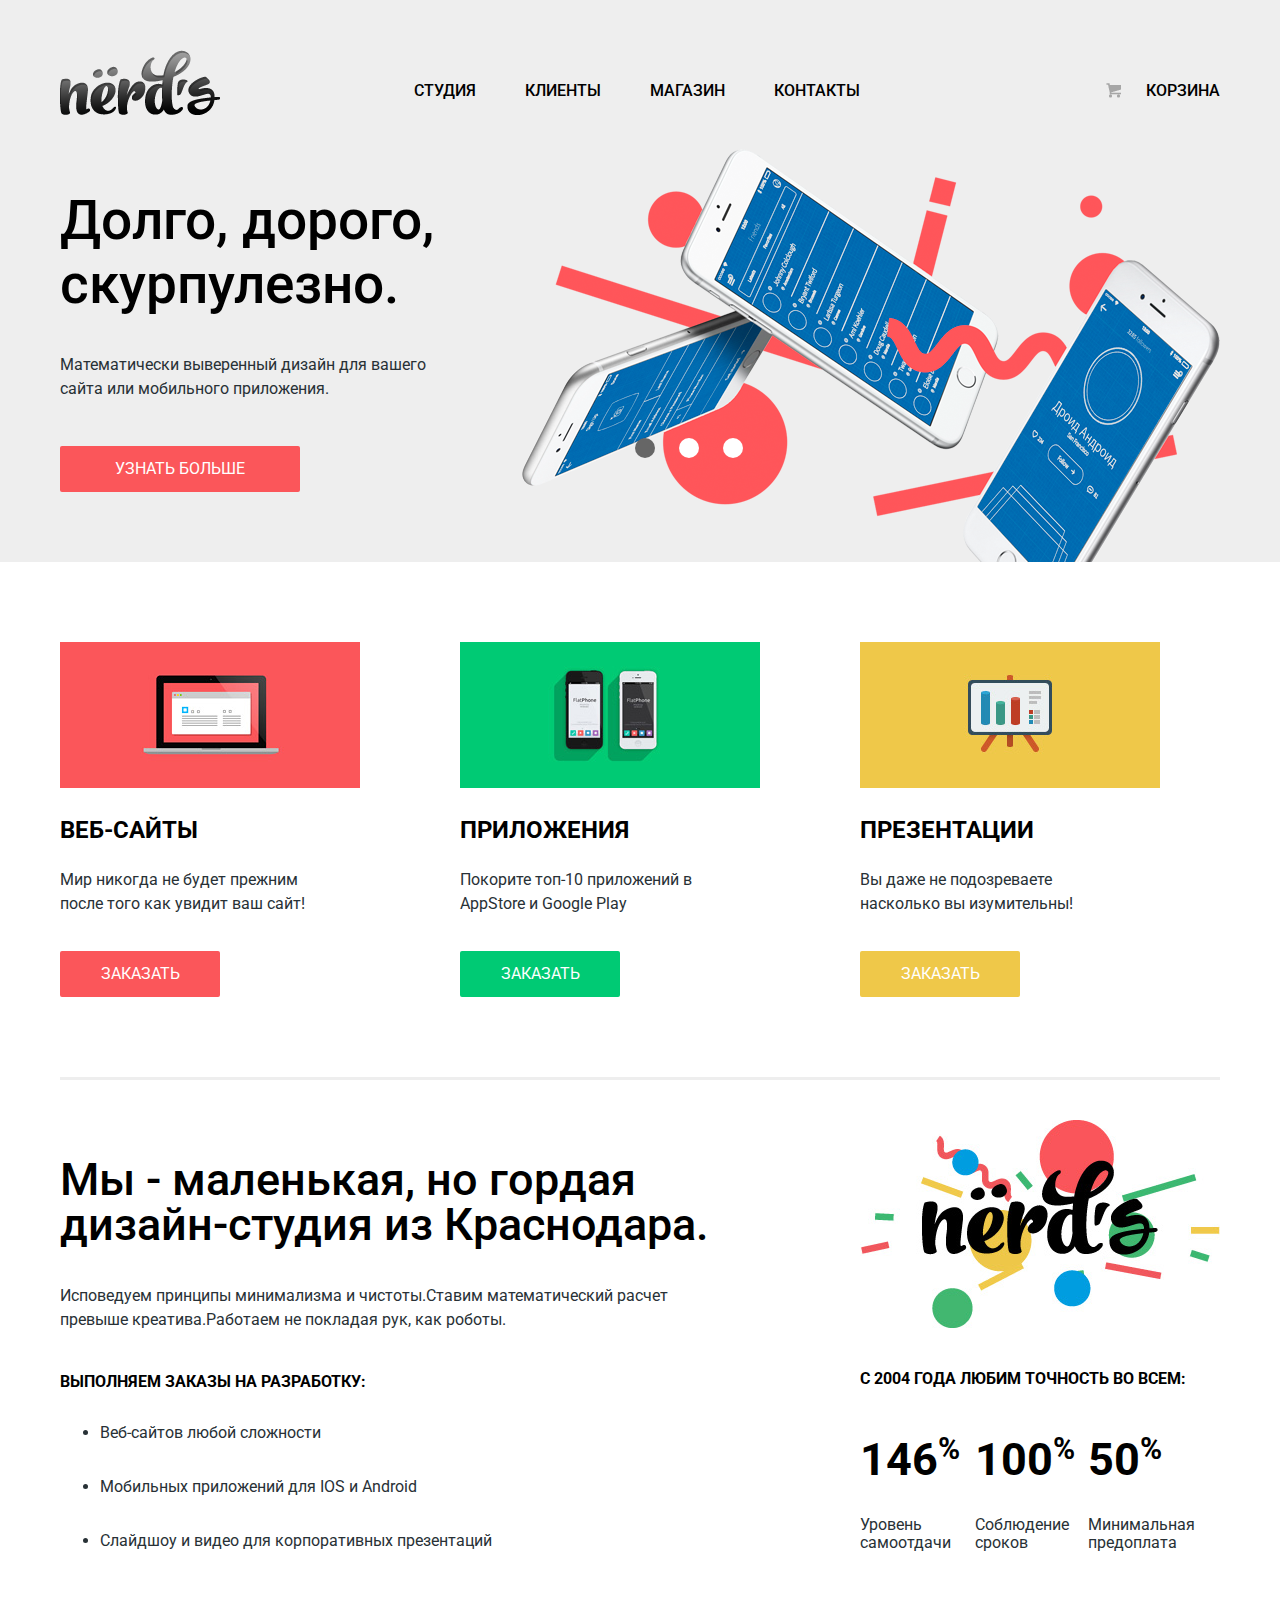
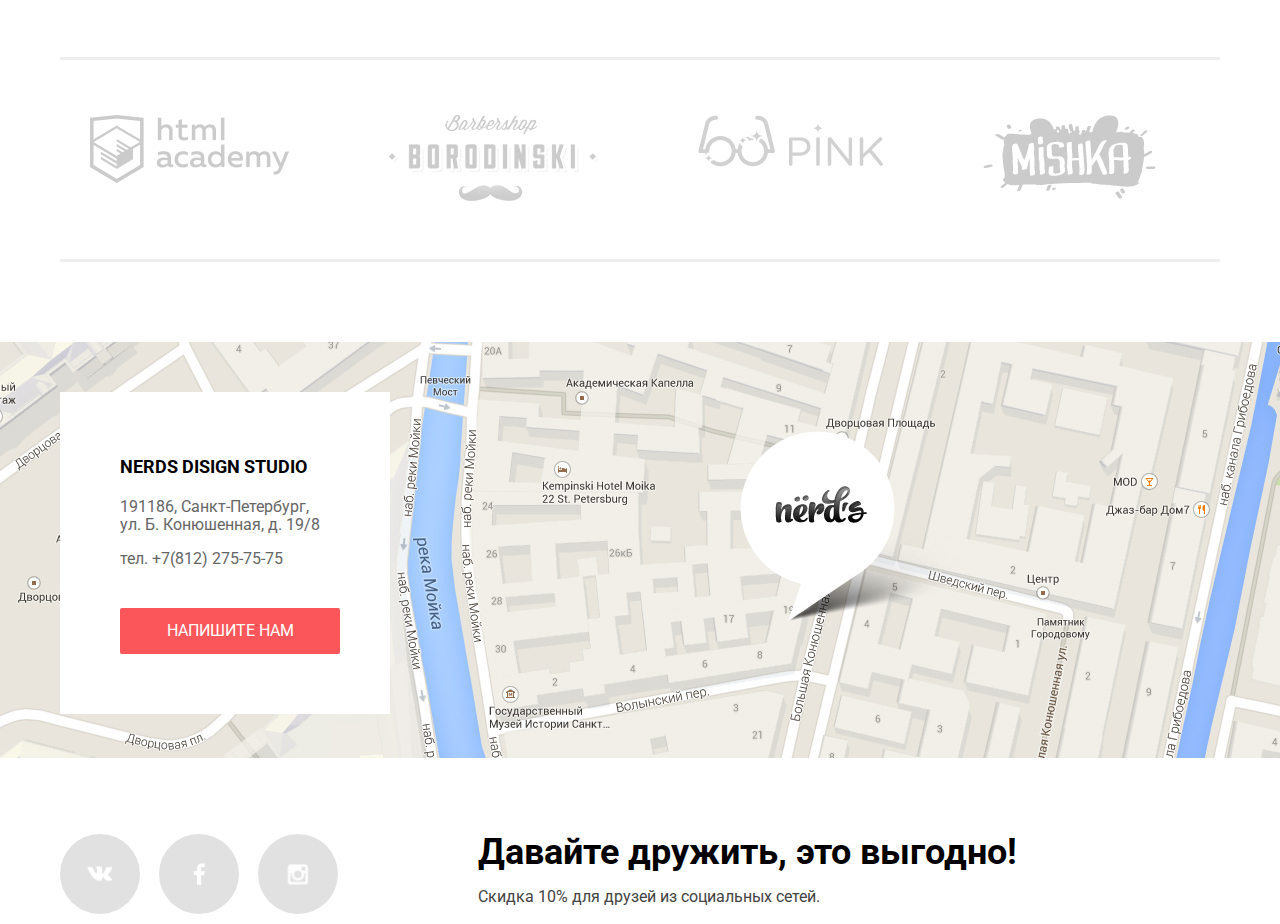
==== commit 8577260d: "декоратив" ====
--- a/index.html
+++ b/index.html
@@ -12,9 +12,11 @@
 		<div class="container">
 			<nav class="nav-header clearfix">
 				<div class="logo-header">
-					<a href="index.html"><img src="img/nerds-logo.png" alt="logo"></a>
+					<a href="index.html">
+						<img src="img/nerds-logo.png" alt="logo" width="160" height="65" >
+					</a>
 				</div>
-				<ul>
+				<ul class="nav-menu">
 					<li><a href="#">Студия</a></li>
 					<li><a href="#">Клиенты</a></li>
 					<li><a href="nerds-catalog.html">Магазин</a></li>
@@ -130,16 +132,16 @@
 			</div>
 			<div class="works-main clearfix">
 				<div class="works-item">
-					<a href="3"><img src="img/logo-1.png" alt="htmlacademy"></a>
+					<a href="#"><img src="img/logo-1.png" alt="htmlacademy"></a>
 				</div>
 				<div class="works-item">
-					<a href="3"><img src="img/logo-2.png" alt="borodinski"></a>
+					<a href="#"><img src="img/logo-2.png" alt="borodinski"></a>
 				</div>
 				<div class="works-item">
-					<a href="3"><img src="img/logo-3.png" alt="pink"></a>
+					<a href="#"><img src="img/logo-3.png" alt="pink"></a>
 				</div>
 				<div class="works-item">
-					<a href="3"><img src="img/logo-4.png" alt="mishka"></a>
+					<a href="#"><img src="img/logo-4.png" alt="mishka"></a>
 				</div>
 			</div>
 		</div>
--- a/css/style.css
+++ b/css/style.css
@@ -25,6 +25,14 @@
 	text-align: center;
 }
 
+.btn:hover {
+	background-color: #e74246;
+}
+
+.btn:active {
+	color: rgba(255, 255, 255, 0.3);
+}
+
 .container {
 	width: 1160px;
 	margin: 0 auto;
@@ -51,9 +59,17 @@
 	float: left;
 }
 
+.logo-header a:hover {
+	opacity: 0.8;
+}
+
+.logo-header a:active {
+	opacity: 0.3;
+}
+
 .nav-header ul {
 	float: right;
-	margin-top: 35px;
+	margin-top: 31px;
 }
 
 .nav-header li {
@@ -66,10 +82,10 @@
 	background-image: url("../img/cart-icon.png");
 	background-repeat: no-repeat;
 	background-position: left center;
-	margin-left: 245px;
-}
-
-.nav-header a {
+	margin-left: 197px;
+}
+
+.nav-menu a {
 	text-transform: uppercase;
 	text-decoration: none;
 	font-size: 16px;
@@ -77,10 +93,18 @@
 	font-weight: 500;
 }
 
+.nav-menu a:hover {
+	color: #fb565a;
+}
+
+.nav-menu a:active {
+	color: rgba(0, 0, 0, 0.3);
+}
+
 .promo-text {
 	float: left;
 	width: 400px;
-	margin-top: 40px;
+	margin-top: 32px;
 }
 
 .promo-text h1 {
@@ -226,8 +250,24 @@
 	background-color: #00ca74;
 }
 
+.btn-green:hover {
+	background-color: #00bc6c;
+}
+
+.btn-green:active {
+	background-color: #00aa62;
+}
+
 .btn-yellow {
 	background-color: #efc849;
+}
+
+.btn-yellow:hover {
+	background-color: #eab534;
+}
+
+.btn-yellow:active {
+	background-color: #e5a722;
 }
 
 /* стили aboutUS */
@@ -296,6 +336,10 @@
 
 .aboutUs-table b {
 	font-size: 45px;
+}
+
+.aboutUs-table sup {
+	font-size: 30px;
 }
 
 .aboutUs-table ul:last-child {
@@ -322,9 +366,22 @@
 	margin-right: 0;
 }
 
+.works-item a {
+	opacity: 0.2;
+}
+
+.works-item a:hover {
+	opacity: 1;
+}
+
+.works-item a:active {
+	opacity: 0.1;
+}
+
 /* стили footer */
 
 footer {
+	position: relative;
 	background-image: url("../img/map.jpg");
 	background-repeat: no-repeat;
 	background-position: center top;
@@ -381,6 +438,20 @@
 	margin-right: 0;
 }
 
+.social-btn a:hover {
+	background-color: #e74246;
+}
+
+.social-btn a:active {
+	background-color: #d7373b;
+}
+
+.fbk:active img,
+.vk:active img,
+.ingm:active img {
+	opacity: 0.3;
+}
+
 .social-btn img {
 	position: absolute;
 	left: 50%;
@@ -407,9 +478,15 @@
 /* стили формы write us */
 
 .footer-form {
+	display: none;
+	position: absolute;
+	bottom: 180px;
+	left: 240;
+	z-index: 100;
 	width: 760px;
 	padding: 70px 100px;
 	box-shadow: 0px 20px 40px 5px rgba(0, 0, 0, 0.75);
+	background-color: #ffffff;
 }
 
 .footer-form fieldset {
@@ -427,6 +504,10 @@
 }
 
 /* стили нердс каталог */
+
+.nav-menu .active-menu {
+	border-bottom: 3px solid #e74246;
+}
 
 .promo-catalog {
 	width: 730px;
@@ -498,11 +579,34 @@
 	text-transform: uppercase;
 	font-size: 14px;
 	line-height: 18px;
-	color: rgba(0, 0, 0, 0.3);
+	color: #000000;
+}
+
+.sort-list a:hover {
+	color: rgba(0, 0, 0, 0.6);
+}
+
+.sort-list a:active {
+	color: rgba(0, 0, 0, 1);
 }
 
 .sort-up img {
 	transform: rotate(180deg);
+}
+
+.sort-up,
+.sort-down {
+	opacity: 0.2;
+}
+
+.sort-up:hover,
+.sort-down:hover {
+	opacity: 0.4;
+}
+
+.sort-up:active,
+.sort-down:active {
+	opacity: 1;
 }
 
 .catalog-item {
@@ -521,6 +625,10 @@
 .item-top {
 	min-height: 40px;
 	background-color: rgba(233, 233, 233, 1);
+}
+
+.catalog-item:hover .item-top {
+	background-color: #4d4d4d;
 }
 
 .item-top ul {
@@ -541,6 +649,7 @@
 }
 
 .item-bottom {
+	display: none;
 	position: absolute;
 	bottom: 0px;
 	width: 100%;
@@ -551,6 +660,10 @@
 	background-color: rgba(238, 238, 238, 1);
 }
 
+.catalog-item:hover .item-bottom {
+	display: block;
+}
+
 .item-bottom .btn {
 	width: 200px;
 	margin: 0 auto;
@@ -570,9 +683,8 @@
 .paginator-catalog-img a {
 	display: inline-block;
 	height: 50px;
-	min-width: 50px;
-	padding: 0px 10px;
-	background-color: rgba(238, 238, 238, 1);
+	padding: 0 25px;
+	background-color: #eeeeee;
 	text-align: center;
 	vertical-align: middle;
 	line-height: 50px;
@@ -582,12 +694,25 @@
 	text-transform: uppercase;
 }
 
-
-
-
-
-
-
-
-
-
+.paginator-catalog-img a:hover {
+	background-color: #dfdfdf;
+}
+
+.paginator-catalog-img a:active {
+	background-color: #d5d5d5;
+	box-shadow: inset 0 3px 0 0 rgba(0, 1, 1, 0.2);
+}
+
+.paginator-catalog-img .active-paginator {
+	background-color: #ffffff;
+	box-shadow: none;
+	border: 2px solid #eeeeee;
+	box-sizing: border-box;
+}
+
+
+
+
+
+
+
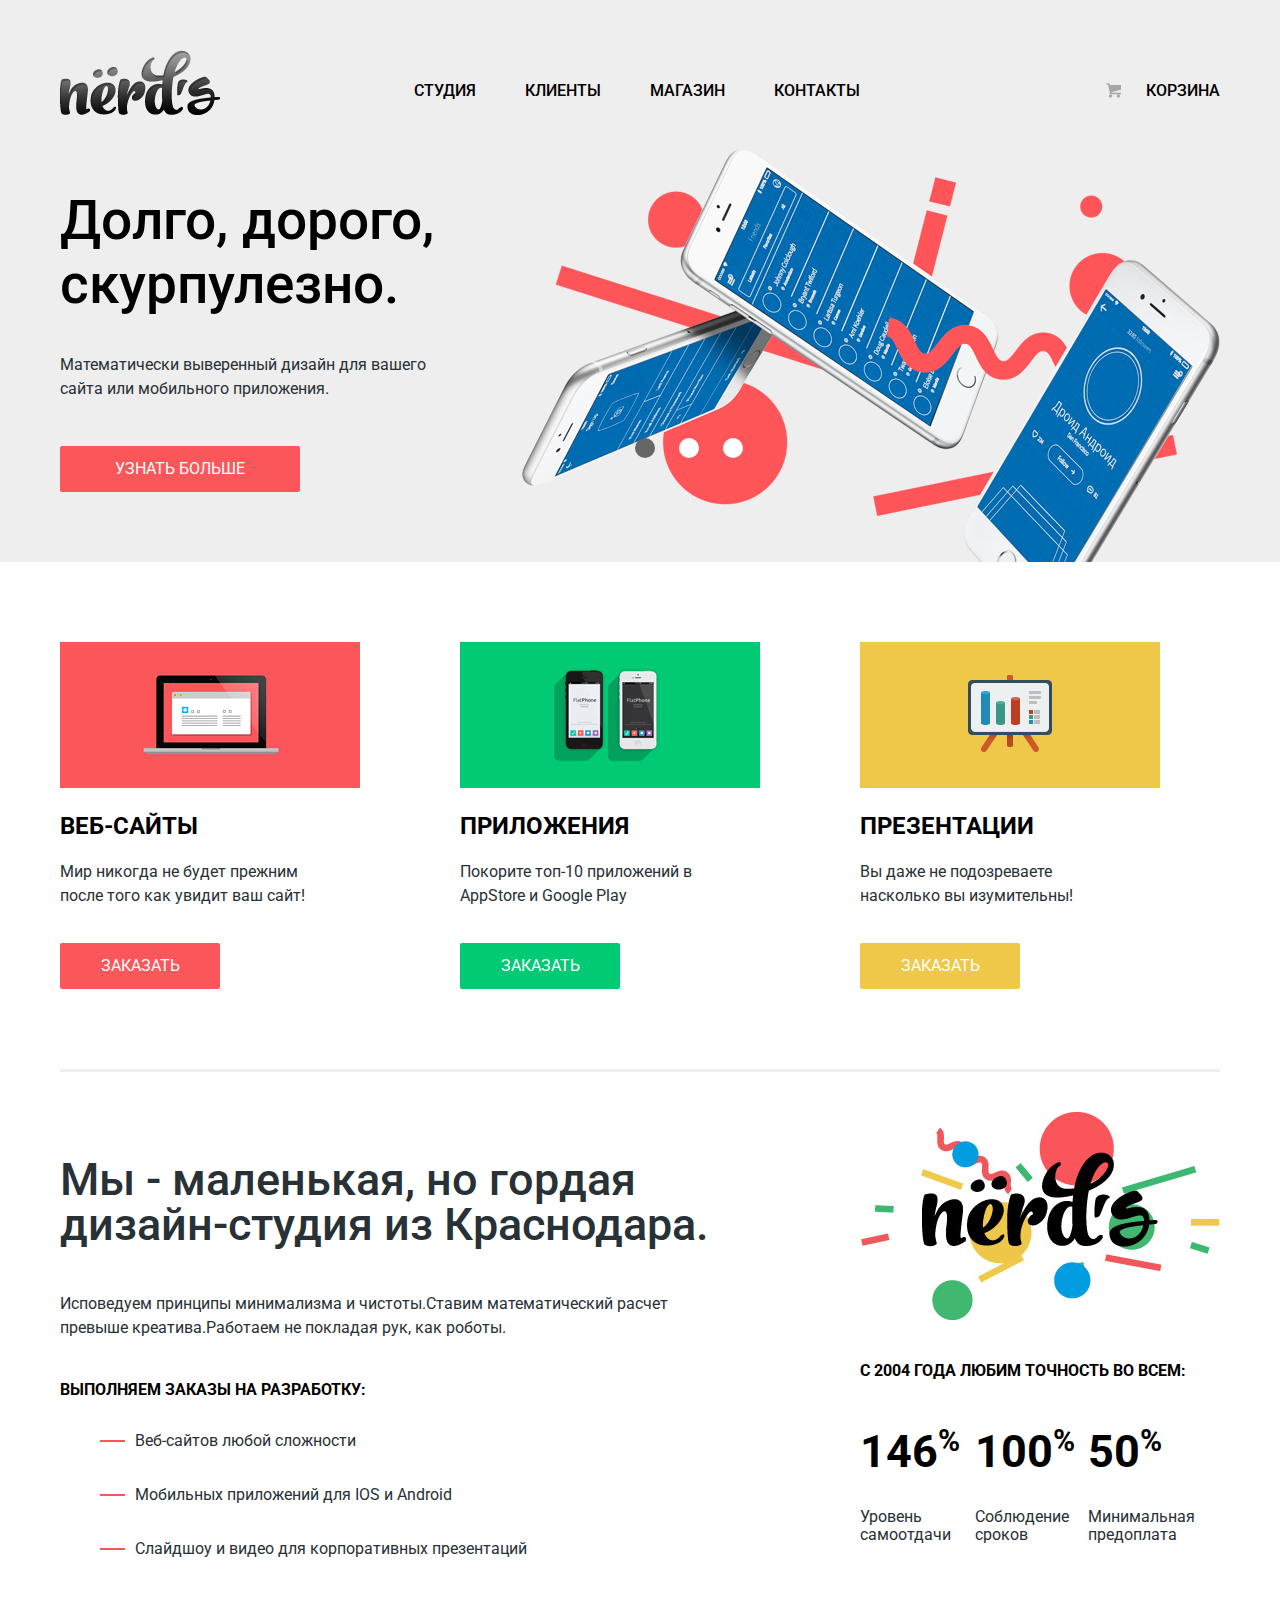
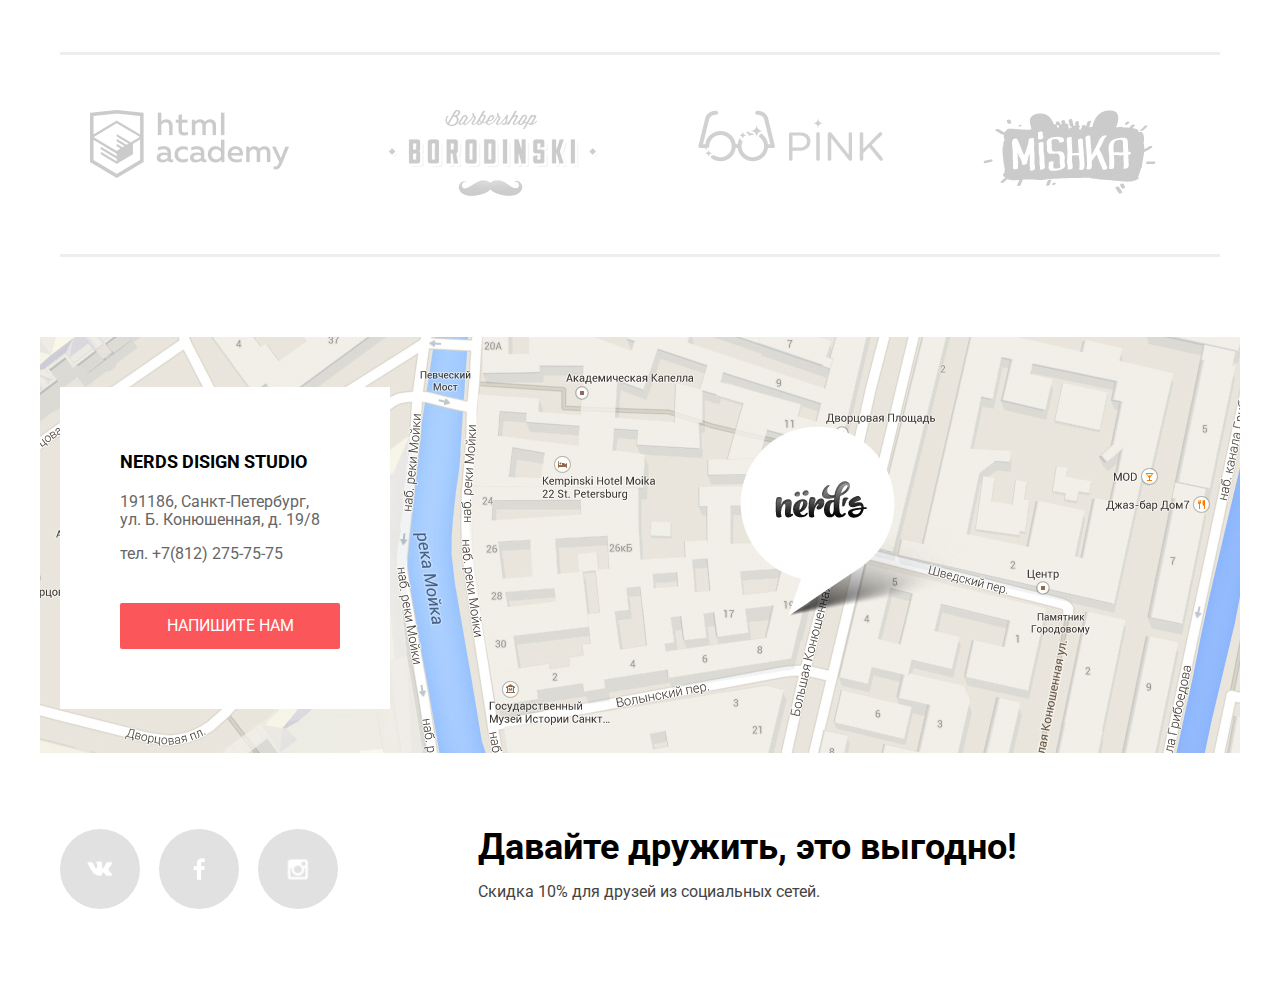
==== commit db0ef94f: "последние изменения" ====
--- a/index.html
+++ b/index.html
@@ -13,7 +13,7 @@
 			<nav class="nav-header clearfix">
 				<div class="logo-header">
 					<a href="index.html">
-						<img src="img/nerds-logo.png" alt="logo" width="160" height="65" >
+						<img src="img/nerds-logo.png" alt="Логотип-НЕРДС" width="160" height="65">
 					</a>
 				</div>
 				<ul class="nav-menu">
@@ -25,9 +25,9 @@
 				</ul>
 			</nav>
 			<div class="slider">
-				<input type="radio" id="btn-1" name="toggle" checked>
-                <input type="radio" id="btn-2" name="toggle">
-                <input type="radio" id="btn-3" name="toggle">
+				<input class="btn-1" type="radio" id="btn-1" name="toggle" checked>
+                <input class="btn-2" type="radio" id="btn-2" name="toggle">
+                <input class="btn-3" type="radio" id="btn-3" name="toggle">
 				<div class="slider-controls">
 					<label for="btn-1"></label>
                     <label for="btn-2"></label>
@@ -75,24 +75,24 @@
 		<div class="container">
 			<div class="features-main clearfix">
 				<div class="features-item">
-					<img src="img/illustration-1.jpg" alt="item">
-					<h3>Веб-сайты</h3>
+					<img src="img/illustration-1.jpg" alt="item" width="300" height="146">
+					<h2>Веб-сайты</h2>
 					<p>Мир никогда не будет прежним
 					после того как увидит ваш сайт!
 					</p>
 					<a class="btn" href="#">заказать</a>
 				</div>
 				<div class="features-item">
-					<img src="img/illustration-2.jpg" alt="item">
-					<h3>Приложения</h3>
+					<img src="img/illustration-2.jpg" alt="item" width="300" height="146">
+					<h2>Приложения</h2>
 					<p>Покорите топ-10 приложений в
 					AppStore и Google Play
 					</p>
 					<a class="btn btn-green" href="#">заказать</a>
 				</div>
 				<div class="features-item">
-					<img src="img/illustration-3.jpg" alt="item">
-					<h3>Презентации</h3>
+					<img src="img/illustration-3.jpg" alt="item" width="300" height="146">
+					<h2>Презентации</h2>
 					<p>Вы даже не подозреваете
 					насколько вы изумительны!
 					</p>
@@ -101,8 +101,8 @@
 			</div>
 			<div class="aboutUs-main clearfix">
 				<div class="aboutUs-left">
-					<h2>Мы - маленькая, но гордая
-					дизайн-студия из Краснодара.</h2>
+					<p class="aboutUs-promo">Мы - маленькая, но гордая
+					дизайн-студия из Краснодара.</p>
 					<p>Исповедуем принципы минимализма и чистоты.Ставим математический
 					расчет<br>
 					превыше креатива.Работаем не покладая рук, как роботы.</p>
@@ -114,7 +114,7 @@
 					</ul>
 				</div>
 				<div class="aboutUs-right">
-					<img src="img/nerds-illustration.png">
+					<img src="img/nerds-illustration.png" alt="Логотип-2-нердс" width="360" height="208">
 					<div class="aboutUs-table">
 						<span class="table-caption">С 2004 года любим точность во всем:</span>
 						<ul>
@@ -132,16 +132,16 @@
 			</div>
 			<div class="works-main clearfix">
 				<div class="works-item">
-					<a href="#"><img src="img/logo-1.png" alt="htmlacademy"></a>
+					<a href="#"><img src="img/logo-1.png" alt="htmlacademy" width="199" height="68"></a>
 				</div>
 				<div class="works-item">
-					<a href="#"><img src="img/logo-2.png" alt="borodinski"></a>
+					<a href="#"><img src="img/logo-2.png" alt="borodinski" width="209" height="90"></a>
 				</div>
 				<div class="works-item">
-					<a href="#"><img src="img/logo-3.png" alt="pink"></a>
+					<a href="#"><img src="img/logo-3.png" alt="pink" width="185" height="52"></a>
 				</div>
 				<div class="works-item">
-					<a href="#"><img src="img/logo-4.png" alt="mishka"></a>
+					<a href="#"><img src="img/logo-4.png" alt="mishka" width="173" height="84"></a>
 				</div>
 			</div>
 		</div>
@@ -159,9 +159,9 @@
 			</div>
 			<div class="social-footer clearfix">
 				<div class="social-btn">
-					<a class="vk" href="#"><img src="img/vk-icon.png"></a>
-					<a class="fbk" href="#"><img src="img/fb-icon.png"></a>
-					<a class="ingm" href="#"><img src="img/insta-icon.png"></a>
+					<a class="vk" href="#"><img src="img/vk-icon.png" alt="vk" width="26" height="15"></a>
+					<a class="fbk" href="#"><img src="img/fb-icon.png" alt="fbk" width="12" height="22"></a>
+					<a class="ingm" href="#"><img src="img/insta-icon.png" alt="ingm" width="21" height="21"></a>
 				</div>
 				<div class="social-promo">
 					<b>Давайте дружить, это выгодно!</b>
@@ -170,23 +170,24 @@
 			</div>
 			<div class="footer-form">
 				<form class="write-us" action="#" method="post">
+					<img class="close-form" src="img/close-cross.png" alt="closeform" width="21" height="21">
 					<fieldset>
 						<legend>Напишите нам</legend>
 						<label for="name-field">
 							<b>Ваше имя:</b>
 						</label>
-						<input type="text" name="name" id="name-field">
+						<input type="text" name="name" id="name-field" placeholder="Представтесь пожалуйста" tabindex="1" required>
 						<label for="email-field">
 							<b>Ваш e-mail:</b>
 						</label>
-						<input type="email" name="email" id="email-field">
+						<input type="email" name="email" id="email-field" placeholder="Для отпраки ответа" tabindex="2" required>
 						<label for="comment-field">
 							<b>Текст письма:</b>
 						</label>
-						<textarea name="comment" id="comment-field">
+						<textarea name="comment" id="comment-field" rows="7" tabindex="3" required>
 							В свободной форме
 						</textarea>
-						<input type="submit" value="Отправить">
+						<input type="submit" value="Отправить" class="btn">
 					</fieldset>
 				</form>
 			</div>
--- a/css/style.css
+++ b/css/style.css
@@ -44,7 +44,6 @@
 header {
 	width: auto;
 	background-color: #eeeeee;
-	min-height: 350px;
 }
 
 header .container {
@@ -181,23 +180,23 @@
 	display:none;
 }
 
-#btn-1:checked ~ .slider-controls label[for="btn-1"],
-#btn-2:checked ~ .slider-controls label[for="btn-2"],
-#btn-3:checked ~ .slider-controls label[for="btn-3"] {
+.btn-1:checked ~ .slider-controls label[for="btn-1"],
+.btn-2:checked ~ .slider-controls label[for="btn-2"],
+.btn-3:checked ~ .slider-controls label[for="btn-3"] {
     background-color: #666666;
 }
 
-#btn-1:checked ~ .slider-inner .slider-slides { 
+.btn-1:checked ~ .slider-inner .slider-slides { 
     transform: translate(0px);
 	transition: 2s;
 }
 
-#btn-2:checked ~ .slider-inner .slider-slides { 
+.btn-2:checked ~ .slider-inner .slider-slides { 
     transform: translate(-1160px);
 	transition: 2s;
 }
 
-#btn-3:checked ~ .slider-inner .slider-slides { 
+.btn-3:checked ~ .slider-inner .slider-slides { 
     transform: translate(-2320px);
 	transition: 2s;
 }
@@ -230,7 +229,7 @@
 	margin-right: 0;
 }
 
-.features-item h3 {
+.features-item h2 {
 	text-transform: uppercase;
 	font-size: 24px;
 }
@@ -280,13 +279,26 @@
 
 .aboutUs-left {
 	float: left;
-	width: 660px;
-}
-
-.aboutUs-left h2 {
+	width: 680px;
+}
+
+.aboutUs-left .aboutUs-promo {
 	font-size: 45px;
 	line-height: 45px;
 	font-weight: 500;
+}
+
+.aboutUs-left ul {
+	list-style: none;
+}
+.aboutUs-left li::before {
+	content: "";
+	display: inline-block;
+	width: 25px;
+	height: 6px;
+	margin-right: 10px;
+    background-image: url("../img/line-red.png");
+    background-repeat: no-repeat;
 }
 
 .aboutUs-left p,
@@ -382,6 +394,9 @@
 
 footer {
 	position: relative;
+}
+
+footer .container {
 	background-image: url("../img/map.jpg");
 	background-repeat: no-repeat;
 	background-position: center top;
@@ -418,6 +433,7 @@
 
 .social-footer {
 	padding-top: 120px;
+	padding-bottom: 70px;
 }
 
 .social-footer div {
@@ -489,6 +505,23 @@
 	background-color: #ffffff;
 }
 
+.close-form {
+	position: absolute;
+	right: 100px;
+	top: 80px;
+}
+
+.footer-form input,
+.footer-form textarea {
+	border: 2px solid #d7dcde;
+	border-radius: 2px;
+}
+
+.footer-form input:hover,
+.footer-form textarea:hover {
+	border: 2px solid #b4b9bb;
+}
+
 .footer-form fieldset {
 	border: none;
 }
@@ -503,6 +536,30 @@
 	font-weight: 700;
 }
 
+[type="email"],
+[type="text"] {
+	width: 240px;
+	margin: 50px 0;
+}
+[type="text"] {
+	margin-right: 40px;
+}
+
+textarea {
+	width: 100%;
+	color: #444444;
+}
+
+.footer-form .btn {
+	width: 260px;
+	margin-top: 50px;
+	outline: none;
+	border: none;
+	font-size: 16px;
+	line-height: 18px;
+	font-weight: 500;
+}
+
 /* стили нердс каталог */
 
 .nav-menu .active-menu {
@@ -513,6 +570,7 @@
 	width: 730px;
 	margin: 0 auto;
 	margin-top: 80px;
+	padding-bottom: 100px;
 }
 
 .promo-catalog h1 {
@@ -525,31 +583,189 @@
 .column-left {
 	float: left;
 	width: 260px;
-}
-
-.column-left b {
+	padding-top: 50px;
+}
+
+.column-left b,
+.catalog-form legend {
 	text-transform: uppercase;
 	font-size: 18px;
 	font-weight: 700;
 }
 
-.catalog-form {
-	margin-top: 50px;
-}
-
 .catalog-form  ul {
 	list-style-type: none;
+	margin: 0;
+	padding: 0;
 }
 
 .catalog-form fieldset {
 	border: none;
 } 
 
+.range-filter {
+	width: 260px;
+	margin: 50px auto; 
+}
+
+.range-controls {
+	position: relative;
+	height: 41px;
+	padding-right: 20px;
+  	padding-left: 20px;
+	border-radius: 5px;
+	background: #f1f1f1;
+	margin-bottom: 15px;
+	padding-top: 39px;
+}
+
+.range-controls .scale {
+  	height: 2px;
+  	background: #d7dcde;
+}
+
+.range-controls .bar {
+	width: 70%;
+	height: 2px;
+	background: #00ca74;
+}
+
+.range-controls .toggle {
+	position: absolute;
+  	top: 30px;
+  	left: 0px;
+	width: 4px;
+	height: 4px;
+	border: 8px solid #fff;
+	background: #ababab;
+	border-radius: 50%;
+	box-shadow: 0 2px 1px 0 #cfcfcf;
+	cursor: pointer;
+}
+
+.range-controls .toggle-min {
+  	left: 50px;
+}
+
+.range-controls .toggle-max {
+  	left: 110px;
+}
+
+.price-controls {
+  	font-size: 0;
+}
+
+.price-controls label {
+	font-size: 16px;
+  	display: inline-block;
+  	width: 50%;
+}
+
+.max-price {
+  	text-align: right;
+}
+
+.price-controls input {
+	font-family: 'Roboto', 'Arial', sans-serif;
+	font-size: 16px;
+	text-align: center;
+	color: #283136;
+	width: 60px;
+  	padding: 8px 10px;
+  	border: none;
+  	border-radius: 5px;
+  	background: #f1f1f1;
+  	margin-left: 10px;
+}
+.sort-option li {
+	margin-top: 25px;
+	margin-bottom: 25px;
+	font-family: 'Roboto', 'Arial', sans-serif;
+	font-size: 16px;
+	line-height: 18px;
+	color: #283136;
+}
+
+input[type="radio"],
+input[type="checkbox"] {
+	display: none;
+}
+
+input[type="checkbox"] + label, 
+input[type="radio"] + label {
+  	color: #283136;
+  	cursor: pointer;
+}
+
+input[type="checkbox"] + label::before, 
+input[type="radio"] + label::before {
+	content: "";
+	display: inline-block;
+	width: 25px;
+	height: 25px;
+    background-image: url("../img/spritesheet.png");
+    background-repeat: no-repeat;
+}
+
+.sort-option li:hover input[type="checkbox"] + label::before,
+.sort-option li:hover input[type="radio"] + label::before {
+	opacity: 1; 
+}
+
+input[type="radio"] + label::before {
+	background-position: -5px -70px;
+	opacity: 0.4;
+}
+
+input[type="radio"]:checked + label::before {
+	background-position: -5px -105px;
+	opacity: 0.1;
+}
+
+input[type="checkbox"] + label::before {
+	background-position: -5px -5px;
+	opacity: 0.4;
+}
+
+input[type="checkbox"]:checked + label::before {
+	background-position: -5px -38px;
+	opacity: 0.1;
+}
+
+.sort-list-btn {
+	padding: 15px 0;
+	margin-top: 50px;
+	width: 260px;
+	border: none;
+	background-color: #eeeeee;
+	border-radius: 2px;
+	line-height: 18px;
+	font-weight: 500;
+	font-size: 16px;
+	font-family: 'Roboto', 'Arial', sans-serif;
+	text-transform: uppercase;
+}
+
+.sort-list-btn {
+	border: none;
+	outline: none;
+}
+
+.sort-list-btn:hover {
+	background-color: #dfdfdf;
+}
+
+.sort-list-btn:active {
+	background-color: #d5d5d5;
+	box-shadow: inset 0 3px 0 0 rgba(0, 1, 1, 0.1);
+}
+
 /* стили main catalog правая колонка */
 
 .column-right {
 	float: right;
 	width: 760px;
+	padding-top: 50px;
 }
 
 .sort b {
@@ -625,6 +841,10 @@
 .item-top {
 	min-height: 40px;
 	background-color: rgba(233, 233, 233, 1);
+}
+
+.catalog-item:hover {
+	box-shadow: 0 6px 15px 0 rgba(0, 0, 0, 0.25);
 }
 
 .catalog-item:hover .item-top {
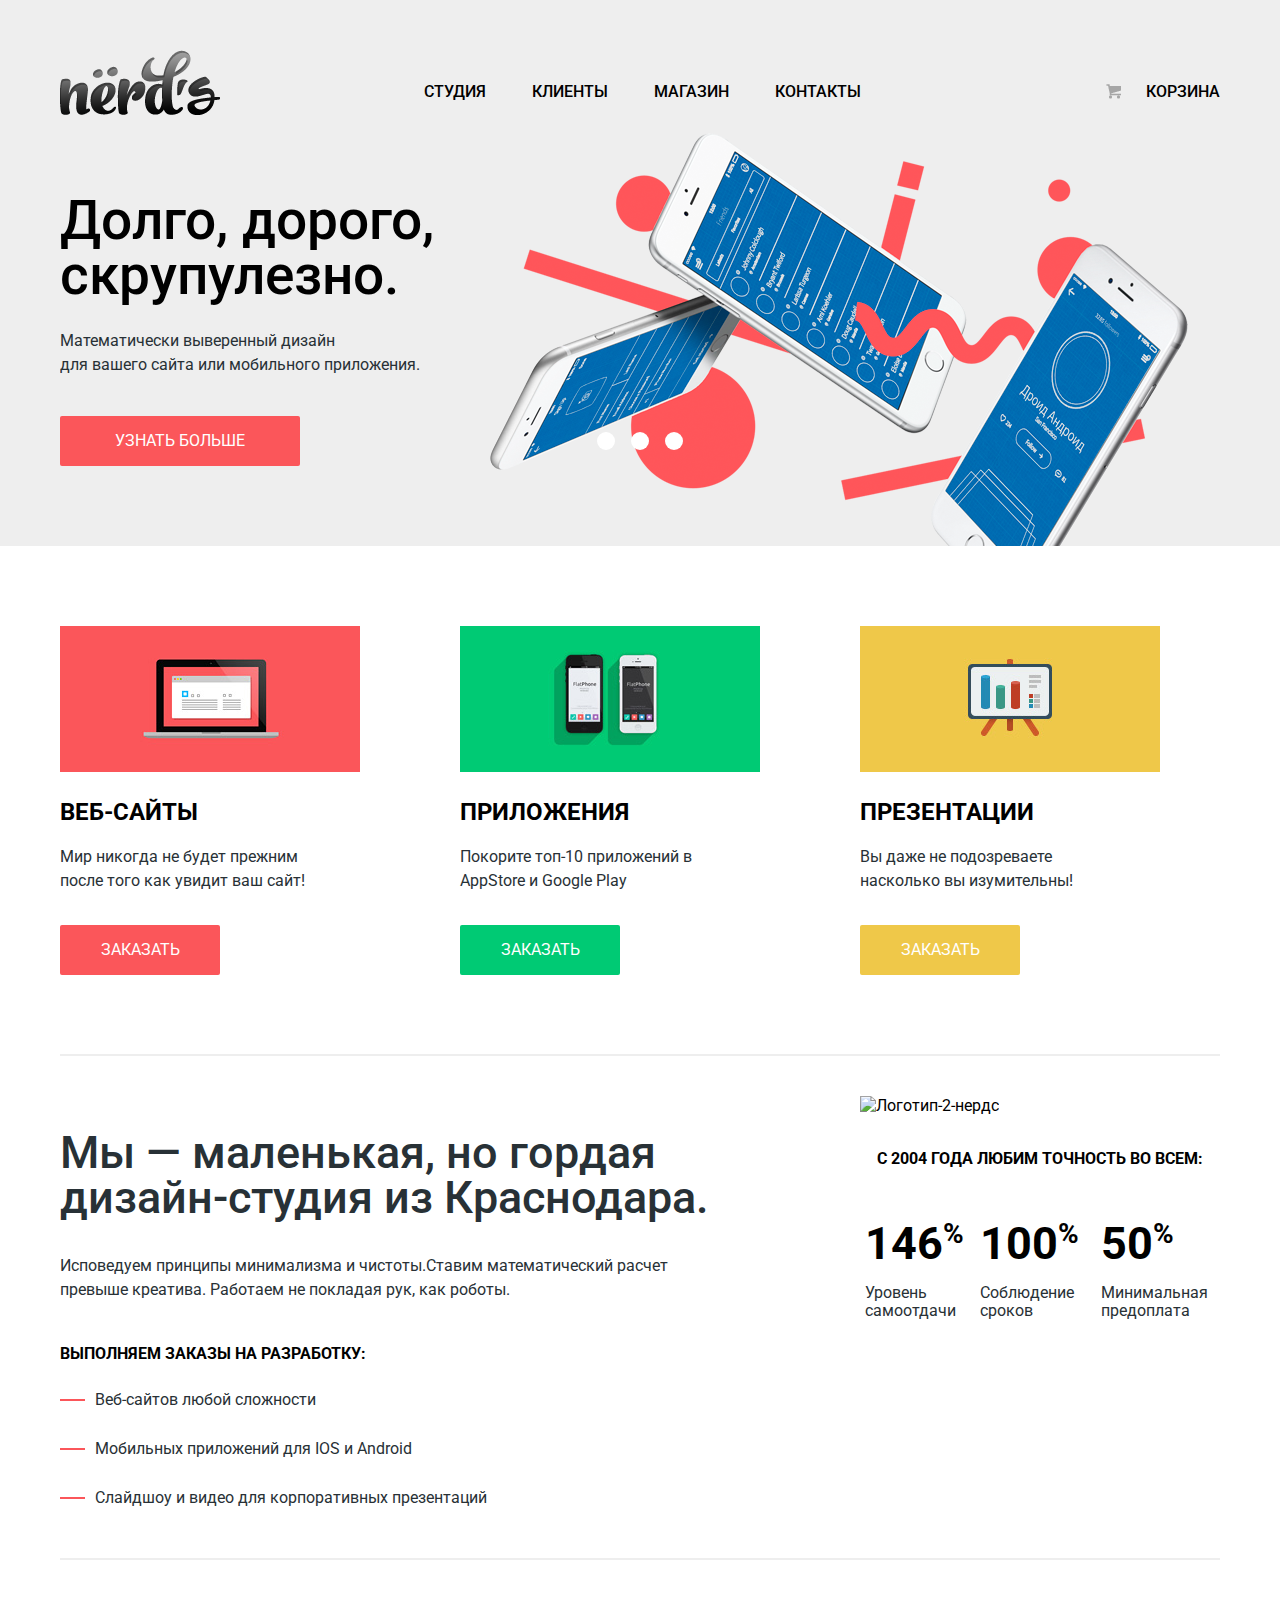
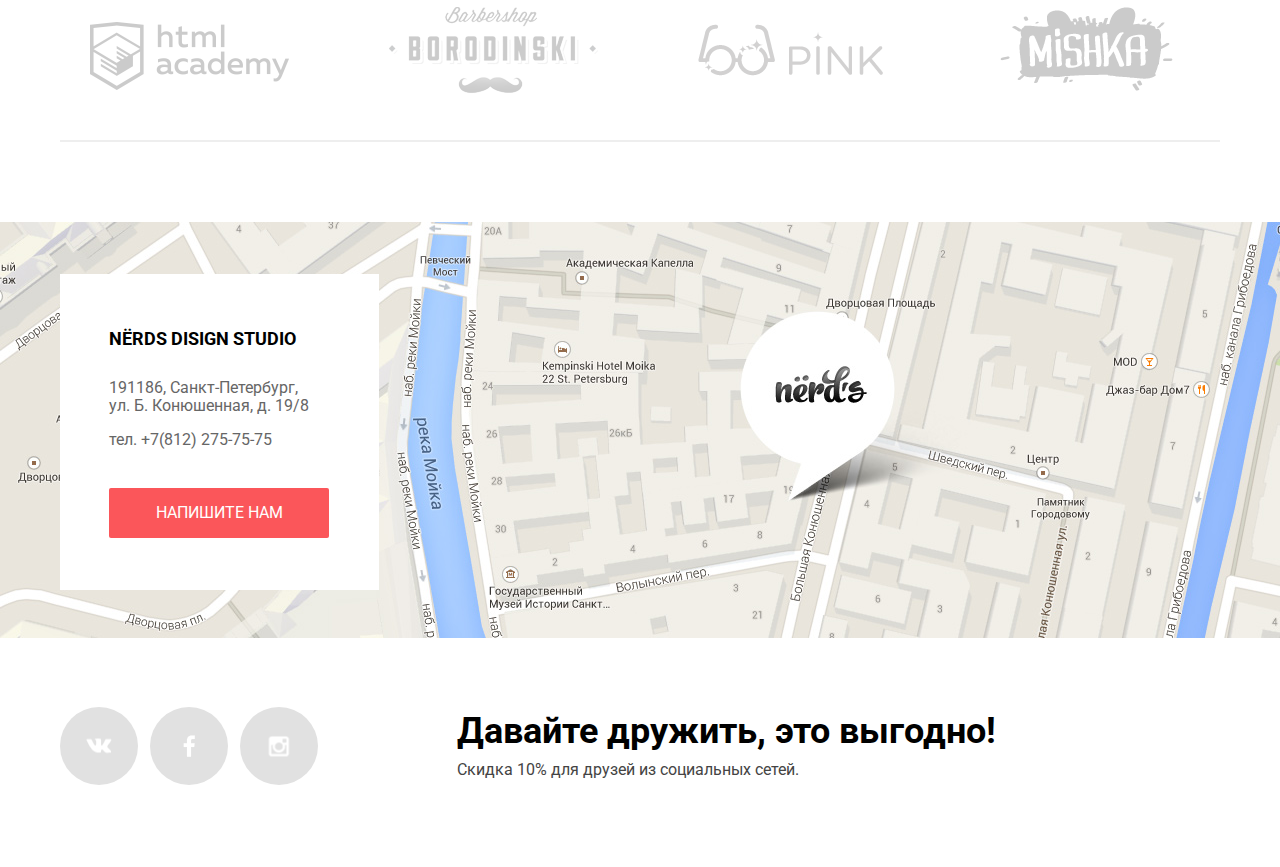
==== commit 1e15e9ab: "PP номер 3333" ====
--- a/index.html
+++ b/index.html
@@ -3,9 +3,9 @@
 <head>
 	<meta charset="utf-8">
 	<title>HTML Academy: Нёрдс</title>
+	<link href="https://fonts.googleapis.com/css?family=Roboto:400,500,700&amp;subset=cyrillic-ext" rel="stylesheet">
 	<link rel="stylesheet" href="css/normalize.css">
 	<link rel="stylesheet" href="css/style.css">
-	<link href="https://fonts.googleapis.com/css?family=Roboto:400,500,700&amp;subset=cyrillic-ext" rel="stylesheet">
 </head>
 <body>
 	<header>
@@ -37,9 +37,9 @@
 					<div class="slider-slides">
 						<div class="promo-container clearfix slide-1">
 							<div class="promo-text">
-								<h1>Долго, дорого, скурпулезно.</h1>
+								<h1>Долго, дорого, скрупулезно.</h1>
 								<p>
-									Математически выверенный дизайн
+									Математически выверенный дизайн<br>
 									для вашего сайта
 									или мобильного приложения.
 								</p>
@@ -48,7 +48,7 @@
 						</div>
 						<div class="promo-container clearfix slide-2">
 							<div class="promo-text">
-								<h1>Любим математику как никто другой</h1>
+								<h2 class="promoH1">Любим математику как никто другой</h2>
 								<p>
 									Никакого креатива, только математические формулы 
 									для расчета идеальных пропорций.
@@ -58,7 +58,7 @@
 						</div>
 						<div class="promo-container clearfix slide-3">
 							<div class="promo-text">
-								<h1>Только ночь,<br>только хардкор</h1>
+								<h2 class="promoH1">Только ночь,<br>только хардкор</h2>
 								<p>
 									Работать днем, как все? Мы против этого.
 									Ближе к полуночи работа только начинается.
@@ -76,7 +76,7 @@
 			<div class="features-main clearfix">
 				<div class="features-item">
 					<img src="img/illustration-1.jpg" alt="item" width="300" height="146">
-					<h2>Веб-сайты</h2>
+					<h3>Веб-сайты</h3>
 					<p>Мир никогда не будет прежним
 					после того как увидит ваш сайт!
 					</p>
@@ -84,7 +84,7 @@
 				</div>
 				<div class="features-item">
 					<img src="img/illustration-2.jpg" alt="item" width="300" height="146">
-					<h2>Приложения</h2>
+					<h3>Приложения</h3>
 					<p>Покорите топ-10 приложений в
 					AppStore и Google Play
 					</p>
@@ -92,7 +92,7 @@
 				</div>
 				<div class="features-item">
 					<img src="img/illustration-3.jpg" alt="item" width="300" height="146">
-					<h2>Презентации</h2>
+					<h3>Презентации</h3>
 					<p>Вы даже не подозреваете
 					насколько вы изумительны!
 					</p>
@@ -101,11 +101,11 @@
 			</div>
 			<div class="aboutUs-main clearfix">
 				<div class="aboutUs-left">
-					<p class="aboutUs-promo">Мы - маленькая, но гордая
+					<p class="aboutUs-promo">Мы — маленькая, но гордая
 					дизайн-студия из Краснодара.</p>
 					<p>Исповедуем принципы минимализма и чистоты.Ставим математический
-					расчет<br>
-					превыше креатива.Работаем не покладая рук, как роботы.</p>
+					расчет
+					превыше креатива. Работаем не покладая рук, как роботы.</p>
 					<b>Выполняем заказы на разработку:</b>
 					<ul>
 						<li>Веб-сайтов любой сложности</li>
@@ -114,13 +114,13 @@
 					</ul>
 				</div>
 				<div class="aboutUs-right">
-					<img src="img/nerds-illustration.png" alt="Логотип-2-нердс" width="360" height="208">
+					<img src="img/nerds-illustration.jpg" alt="Логотип-2-нердс" width="360" height="208">
 					<div class="aboutUs-table">
 						<span class="table-caption">С 2004 года любим точность во всем:</span>
 						<ul>
-							<li><b>146<sup>%</sup></b></li>
-							<li><b>100<sup>%</sup></b></li>
-							<li><b>50<sup>%</sup></b></li>
+							<li>146<sup>%</sup></li>
+							<li>100<sup>%</sup></li>
+							<li>50<sup>%</sup></li>
 						</ul>
 						<ul>
 							<li>Уровень самоотдачи</li>
@@ -147,16 +147,20 @@
 		</div>
 	</main>
 	<footer>
+		<div class="map">
+			<div class="container">
+				<div class="adress-footer clearfix">
+					<div class="contacts-footer">
+						<b>Nёrds disign studio</b>
+						<p>191186, Санкт-Петербург,
+						ул. Б. Конюшенная, д. 19/8</p>
+						<p class="tel">тел. +7(812) 275-75-75</p>
+						<a class="btn" href="#">Напишите нам</a>
+					</div>
+				</div>
+			</div>
+		</div>	
 		<div class="container">
-			<div class="adress-footer clearfix">
-				<div class="contacts-footer">
-					<b>Nerds disign studio</b>
-					<p>191186, Санкт-Петербург,
-					ул. Б. Конюшенная, д. 19/8</p>
-					<p>тел. +7(812) 275-75-75</p>
-					<a class="btn" href="#">Напишите нам</a>
-				</div>
-			</div>
 			<div class="social-footer clearfix">
 				<div class="social-btn">
 					<a class="vk" href="#"><img src="img/vk-icon.png" alt="vk" width="26" height="15"></a>
--- a/css/style.css
+++ b/css/style.css
@@ -1,6 +1,7 @@
 body,
 html {
 	font-family: 'Roboto', 'Arial', sans-serif;
+	font-size: 16px;
 	width: 100%;
 	margin: 0;
 	padding: 0;
@@ -20,7 +21,7 @@
 	display: block;
 	text-transform: uppercase;
 	text-decoration: none;
-	padding: 14px 0;
+	padding: 16px 0;
 	line-height: 18px;
 	text-align: center;
 }
@@ -68,12 +69,12 @@
 
 .nav-header ul {
 	float: right;
-	margin-top: 31px;
+	margin-top: 32px;
 }
 
 .nav-header li {
 	display: inline-block;
-	margin-left: 45px;
+	margin-left: 42px;
 }
 
 .cart-header {
@@ -81,7 +82,7 @@
 	background-image: url("../img/cart-icon.png");
 	background-repeat: no-repeat;
 	background-position: left center;
-	margin-left: 197px;
+	margin-left: 199px;
 }
 
 .nav-menu a {
@@ -103,28 +104,35 @@
 .promo-text {
 	float: left;
 	width: 400px;
-	margin-top: 32px;
-}
-
-.promo-text h1 {
+}
+
+.promo-text h1,
+.promoH1 {
 	font-size: 55px;
+	line-height: 55px;
 	font-weight: 500;
+	margin-top: 74px;
+}
+
+.promoH1 {
+	margin-top: 59px;
 }
 
 .promo-text p {
 	line-height: 24px;
 	color: #283136;
+	margin-top: -11px;
 }
 
 .promo-text .btn {
 	width: 240px;
-	margin-top: 45px;
+	margin-top: 39px;
 }
 
 .slide-1 {
 	background-image: url("../img/slide1.png");
 	background-repeat: no-repeat;
-	background-position: right bottom;
+	background-position: 93% bottom;
 }
 
 .slide-2 .promo-text {
@@ -148,7 +156,7 @@
 }
 
 .promo-container {
-	padding-bottom: 70px;
+	padding-bottom: 80px;
 }
 
 /* стили слайдера */
@@ -168,9 +176,9 @@
 
 .slider-controls label {
     display: inline-block;
-    width: 20px;
-    height: 20px;
-    margin: 0 10px;
+    width: 18px;
+    height: 18px;
+    margin-left: 12px;
     cursor: pointer;
 	border-radius: 50%;
 	background-color: #ffffff;
@@ -183,7 +191,9 @@
 .btn-1:checked ~ .slider-controls label[for="btn-1"],
 .btn-2:checked ~ .slider-controls label[for="btn-2"],
 .btn-3:checked ~ .slider-controls label[for="btn-3"] {
-    background-color: #666666;
+    background-image: url("../img/active.png");
+    background-repeat: no-repeat;
+    background-position: 50% 50%;
 }
 
 .btn-1:checked ~ .slider-inner .slider-slides { 
@@ -206,17 +216,17 @@
 }
 .slider-controls {
 	position: absolute;
-	bottom: 100px;
-	left: 565px;
+	bottom: 92px;
+	left: 525px;
 	z-index: 100;
 }
 
 /* стили main */
 
 .features-main {
-	border-bottom: 3px solid #eeeeee;
+	border-bottom: 2px solid #eeeeee;
 	padding-top: 80px;
-	padding-bottom: 80px;
+	padding-bottom: 79px;
 }
 
 .features-item  {
@@ -229,20 +239,22 @@
 	margin-right: 0;
 }
 
-.features-item h2 {
+.features-item h3 {
 	text-transform: uppercase;
 	font-size: 24px;
+	margin-top: 22px;
 }
 
 .features-item p {
 	padding-right: 25px;
 	line-height: 24px;
-	color: #283136; 	
+	color: #283136;
+	margin-top: -5px; 	
 }
 
 .features-item .btn {
 	width: 160px;
-	margin-top: 35px;
+	margin-top: 32px;
 }
 
 .btn-green {
@@ -272,9 +284,9 @@
 /* стили aboutUS */
 
 .aboutUs-main {
-	border-bottom: 3px solid #eeeeee;
-	padding-bottom: 75px;
-	padding-top: 40px;
+	border-bottom: 2px solid #eeeeee;
+	padding-bottom: 48px;
+	padding-top: 29px;
 }
 
 .aboutUs-left {
@@ -290,6 +302,8 @@
 
 .aboutUs-left ul {
 	list-style: none;
+	margin: 0;
+	padding: 0;
 }
 .aboutUs-left li::before {
 	content: "";
@@ -308,24 +322,29 @@
 	padding-right: 25px;
 }
 
+.aboutUs-left p:nth-child(2) {
+	margin-top: -11px;
+}
+
 .aboutUs-left b {
 	display: block;
 	text-transform: uppercase;
-	margin-top: 40px;
+	margin-top: 42px;
 }
 
 .aboutUs-left li {
-	margin-top: 30px;
+	margin-top: 25px;
 }
 
 .aboutUs-right {
 	float: right;
 	width: 360px;
+	padding-top: 11px;
 }
 
 .aboutUs-table {
 	display: table;
-	margin-top: 35px;
+	margin-top: 32px;
 }
 
 .table-caption {
@@ -333,7 +352,8 @@
 	line-height: 24px;
 	font-weight: 700;
 	text-transform: uppercase;
-	margin-bottom: 40px;
+	margin-bottom: 53px;
+	padding-left: 17px;
 }
 
 .aboutUs-table ul {
@@ -344,14 +364,20 @@
 .aboutUs-table li {
 	display: table-cell;
 	padding-bottom: 30px;
-}
-
-.aboutUs-table b {
+	padding-top: 5px;
+	padding-left: 5px;
+	padding-right: 10px;
+}
+
+.aboutUs-table ul:first-of-type li:first-child {
+	padding-right: 10px;
+}
+
+.aboutUs-table ul:first-of-type li {
 	font-size: 45px;
-}
-
-.aboutUs-table sup {
-	font-size: 30px;
+	line-height: 10px;
+	font-weight: 700;
+	padding-right: 15px;
 }
 
 .aboutUs-table ul:last-child {
@@ -359,23 +385,49 @@
 	color: #283136;
 }
 
+.aboutUs-table sup {
+	font-size: 28px;
+}
+
 /* стили works  */
 
 .works-main {
-	border-bottom: 3px solid #eeeeee;
-	padding-top: 55px;
-	padding-bottom: 50px;
-	padding-left: 30px;
+	display: flex;
+	align-items: flex-start;
+	border-bottom: 2px solid #eeeeee;
+	padding-top: ;
+	padding-bottom: px;
+	padding-left: 25px;
 	padding-right: 30px;
 }
 
 .works-item {
+	margin-top:  47px;
+	margin-bottom: 39px;
 	float: left;
 	margin-right: 100px;
+	text-align: center;
+	vertical-align: middle;
+}
+
+.works-item:nth-child(1) {
+	padding-top: 15px;
+	padding-left: 5px;
+}
+
+.works-item:nth-child(2) {
+	padding-top: -15px;
+	padding-left: -5px;
+}
+
+.works-item:nth-child(3) {
+	padding-top: 17px;
 }
 
 .works-item:nth-child(4n) {
 	margin-right: 0;
+	padding-left:  17px;
+	padding-top: 7x;
 }
 
 .works-item a {
@@ -396,28 +448,34 @@
 	position: relative;
 }
 
-footer .container {
+footer .map {
+	min-height: 416px;
 	background-image: url("../img/map.jpg");
 	background-repeat: no-repeat;
-	background-position: center top;
+	background-position: center center;
 }
 
 .adress-footer {
-	padding-top: 50px;
+	padding-top: 52px;
 	margin-top: 80px;
 }
 
 .contacts-footer {
 	float: left;
 	width: 210px;
-	padding: 60px;
+	padding-top: 50px;
+	padding-bottom: 52px;
+	padding-right: 60px;
+	padding-left: 49px;
 	background-color: #ffffff;
 }
 
 .contacts-footer b {
+	display: block;
 	font-size: 18px;
 	line-height: 30px;
 	text-transform: uppercase;
+	margin-bottom: 25px;
 }
 
 .contacts-footer p {
@@ -428,11 +486,11 @@
 .contacts-footer .btn {
 	width: 220px;
 	margin: 0 auto;
-	margin-top: 40px;
+	margin-top: 39px;
 }
 
 .social-footer {
-	padding-top: 120px;
+	padding-top: 69px;
 	padding-bottom: 70px;
 }
 
@@ -443,9 +501,9 @@
 .social-btn a {
 	position: relative;
 	display: inline-block;
-	width: 80px;
-	height: 80px;
-	margin-right: 15px;
+	width: 78px;
+	height: 78px;
+	margin-right: 8px;
 	background-color: rgba(225, 225, 225, 1);
 	border-radius: 50%;
 }
@@ -476,19 +534,20 @@
 }
 
 .social-promo {
-	margin-left: 140px;
+	margin-left: 139px;
+	margin-top: 6px;
 }
 
 .social-promo b {
 	font-size: 36px;
 	line-height: 36px;
 	font-weight: 700;
-	
 }
 
 .social-promo p {
 	line-height: 22px;
 	color: #444444;
+	margin-top: 10px;
 }
 
 /* стили формы write us */
@@ -536,16 +595,7 @@
 	font-weight: 700;
 }
 
-[type="email"],
-[type="text"] {
-	width: 240px;
-	margin: 50px 0;
-}
-[type="text"] {
-	margin-right: 40px;
-}
-
-textarea {
+.footer-form textarea {
 	width: 100%;
 	color: #444444;
 }
@@ -563,14 +613,15 @@
 /* стили нердс каталог */
 
 .nav-menu .active-menu {
-	border-bottom: 3px solid #e74246;
+	padding: 10px 0;
+	border-bottom: 2px solid #e74246;
 }
 
 .promo-catalog {
 	width: 730px;
 	margin: 0 auto;
-	margin-top: 80px;
-	padding-bottom: 100px;
+	margin-top: 70px;
+	padding-bottom: 67px;
 }
 
 .promo-catalog h1 {
@@ -583,7 +634,7 @@
 .column-left {
 	float: left;
 	width: 260px;
-	padding-top: 50px;
+	padding-top: 60px;
 }
 
 .column-left b,
@@ -597,15 +648,20 @@
 	list-style-type: none;
 	margin: 0;
 	padding: 0;
+	padding-top: 26px;
 }
 
 .catalog-form fieldset {
 	border: none;
+	margin: 0;
+	padding: 0;
+	margin-top: 20px;
 } 
 
 .range-filter {
 	width: 260px;
-	margin: 50px auto; 
+	margin: 52px auto; 
+	margin-bottom: 62px;
 }
 
 .range-controls {
@@ -644,11 +700,11 @@
 }
 
 .range-controls .toggle-min {
-  	left: 50px;
+  	left: 20px;
 }
 
 .range-controls .toggle-max {
-  	left: 110px;
+  	left: 159px;
 }
 
 .price-controls {
@@ -659,6 +715,7 @@
 	font-size: 16px;
   	display: inline-block;
   	width: 50%;
+  	text-transform: uppercase;
 }
 
 .max-price {
@@ -677,12 +734,14 @@
   	background: #f1f1f1;
   	margin-left: 10px;
 }
+
 .sort-option li {
-	margin-top: 25px;
+	position: relative;
+	margin-top: -2px;
+	margin-left: 35px;
 	margin-bottom: 25px;
 	font-family: 'Roboto', 'Arial', sans-serif;
 	font-size: 16px;
-	line-height: 18px;
 	color: #283136;
 }
 
@@ -699,6 +758,9 @@
 
 input[type="checkbox"] + label::before, 
 input[type="radio"] + label::before {
+	position: absolute;
+	left: -35px;
+	top: -5px;
 	content: "";
 	display: inline-block;
 	width: 25px;
@@ -719,7 +781,7 @@
 
 input[type="radio"]:checked + label::before {
 	background-position: -5px -105px;
-	opacity: 0.1;
+	opacity: 0.4;
 }
 
 input[type="checkbox"] + label::before {
@@ -729,12 +791,11 @@
 
 input[type="checkbox"]:checked + label::before {
 	background-position: -5px -38px;
-	opacity: 0.1;
+	opacity: 0.4;
 }
 
 .sort-list-btn {
 	padding: 15px 0;
-	margin-top: 50px;
 	width: 260px;
 	border: none;
 	background-color: #eeeeee;
@@ -749,6 +810,7 @@
 .sort-list-btn {
 	border: none;
 	outline: none;
+	margin-top: 23px;
 }
 
 .sort-list-btn:hover {
@@ -765,7 +827,7 @@
 .column-right {
 	float: right;
 	width: 760px;
-	padding-top: 50px;
+	padding-top: 57px;
 }
 
 .sort b {
@@ -777,13 +839,32 @@
 .sort-list {
 	float: right;
 	list-style-type: none;
-	margin: 0;
-	margin-bottom: 50px;
+	margin-top: 2px;
+	margin-bottom: 55px;
 }
 
 .sort-list li {
 	float: left;
+	margin-right: 35px;
+}
+
+.sort-list li:nth-child(1),
+.sort-list li:nth-child(2) {
+	margin-right: 25px;
+}
+
+.sort-list li:nth-child(1) {
+	opacity: 1;
+}
+
+.sort-list li:nth-child(2),
+.sort-list li:nth-child(3) {
+	opacity: 0.3;
+}
+
+.sort-list li:nth-child(4) {
 	margin-right: 20px;
+	margin-left: 17px;
 }
 
 .sort-list li:last-child {
@@ -810,8 +891,11 @@
 	transform: rotate(180deg);
 }
 
-.sort-up,
 .sort-down {
+	opacity: 1;
+}
+
+.sort-up {
 	opacity: 0.2;
 }
 
@@ -829,8 +913,9 @@
 	position: relative;
 	float: left;
 	margin-right: 34px;
-	margin-bottom: 40px;
+	margin-bottom: 31px;
 	border: 1px solid rgba(233, 233, 233, 1);
+	border-radius: 2px;
 	line-height: 0;
 }
 
@@ -841,6 +926,7 @@
 .item-top {
 	min-height: 40px;
 	background-color: rgba(233, 233, 233, 1);
+	border-radius: 2px 2px 0px 0px;
 }
 
 .catalog-item:hover {
@@ -860,11 +946,11 @@
 
 .item-top li {
 	display: inline-block;
-	width: 15px;
-	height: 15px;
+	width: 13px;
+	height: 13px;
 	border-radius: 50%;
 	background-color: #ffffff;
-	margin-left: 10px;
+	margin-left: 5px;
 	margin-top: 12px;
 }
 
@@ -878,6 +964,7 @@
 	text-align: center;
 	vertical-align: middle;
 	background-color: rgba(238, 238, 238, 1);
+	border-radius: 0px 0px 2px 2px;
 }
 
 .catalog-item:hover .item-bottom {
@@ -900,10 +987,16 @@
 	color: #666666;
 }
 
+.paginator-catalog-img {
+	margin-top: 27px;
+	margin-bottom: -19px;
+}
+
 .paginator-catalog-img a {
 	display: inline-block;
-	height: 50px;
-	padding: 0 25px;
+	height: 48px;
+	padding: 0 20px;
+	padding-top: 2px;
 	background-color: #eeeeee;
 	text-align: center;
 	vertical-align: middle;
@@ -912,6 +1005,11 @@
 	color: #000000;
 	font-weight: 500;
 	text-transform: uppercase;
+	margin-right: 9px;
+}
+
+.paginator-catalog-img a:last-child {
+	padding: 0 75px;
 }
 
 .paginator-catalog-img a:hover {
@@ -924,15 +1022,9 @@
 }
 
 .paginator-catalog-img .active-paginator {
+	padding: 0 16px;
 	background-color: #ffffff;
 	box-shadow: none;
-	border: 2px solid #eeeeee;
+	border: 3px solid #eeeeee;
 	box-sizing: border-box;
-}
-
-
-
-
-
-
-
+}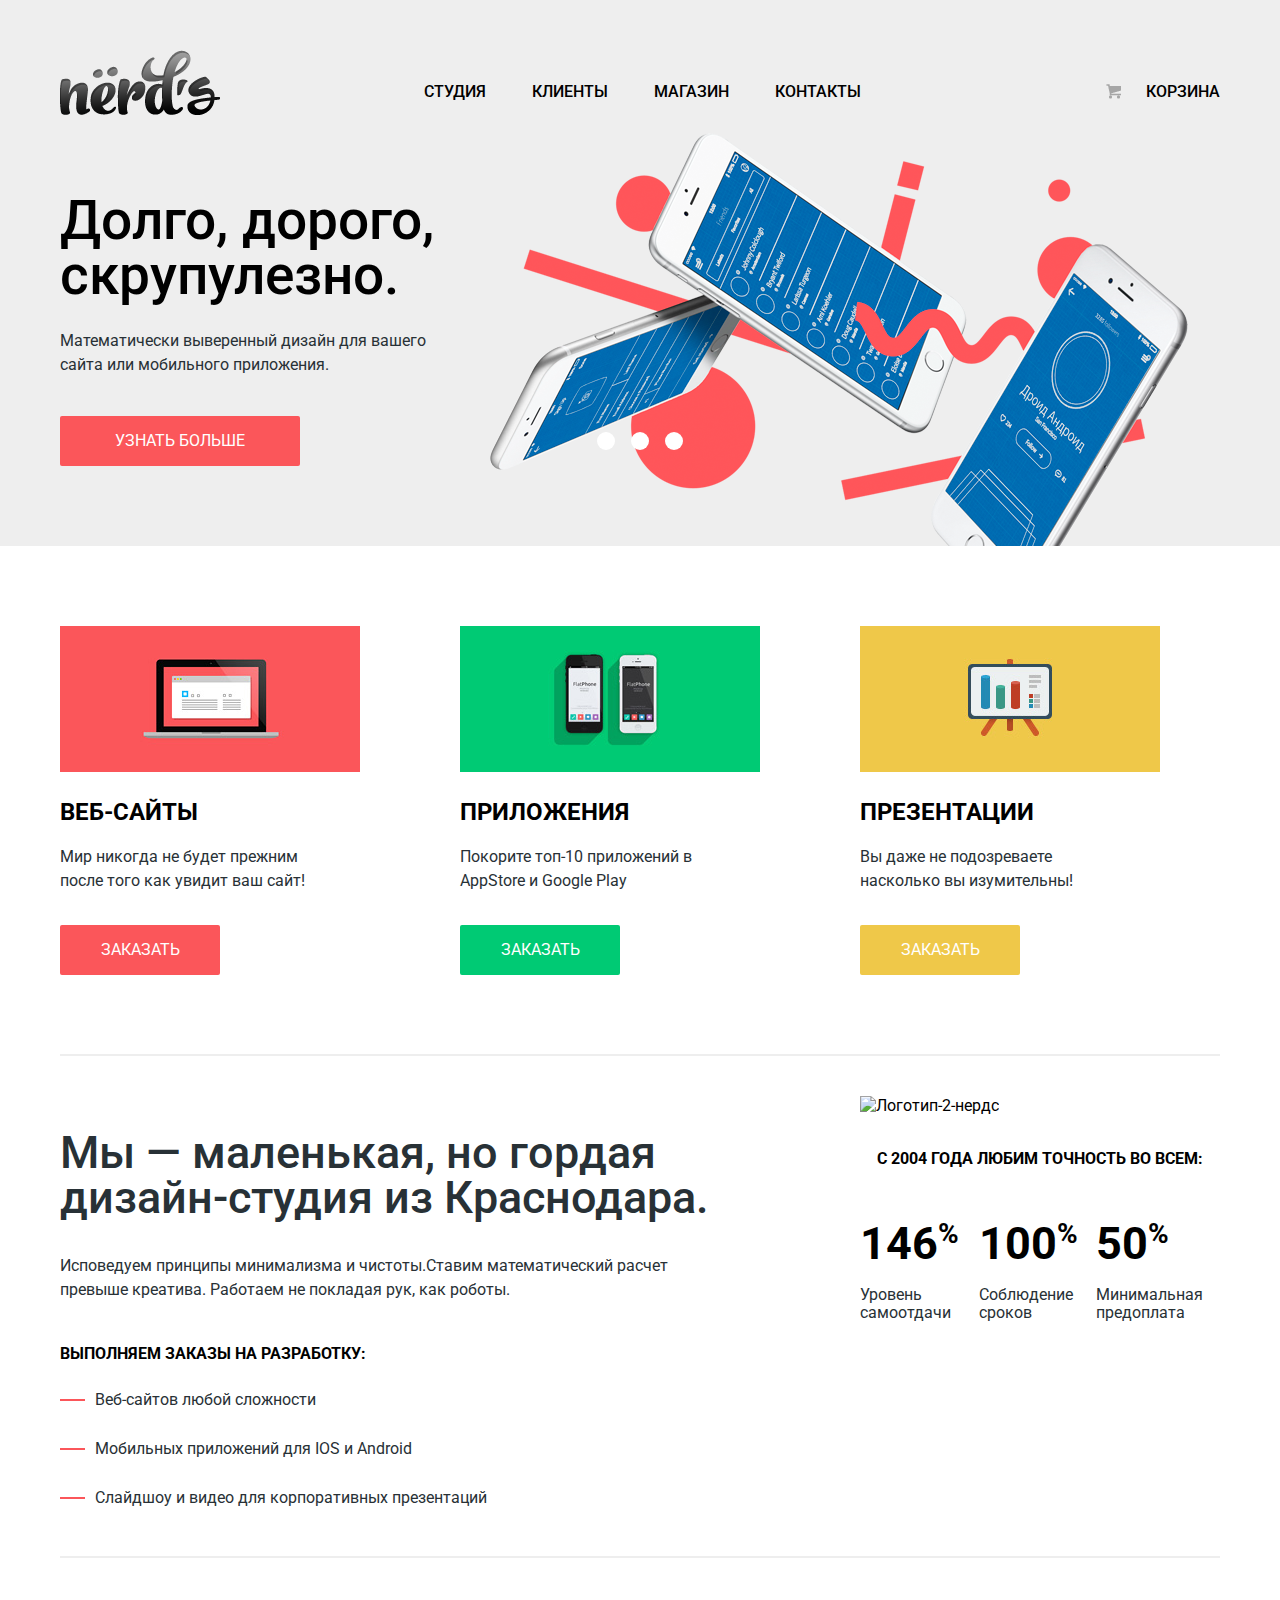
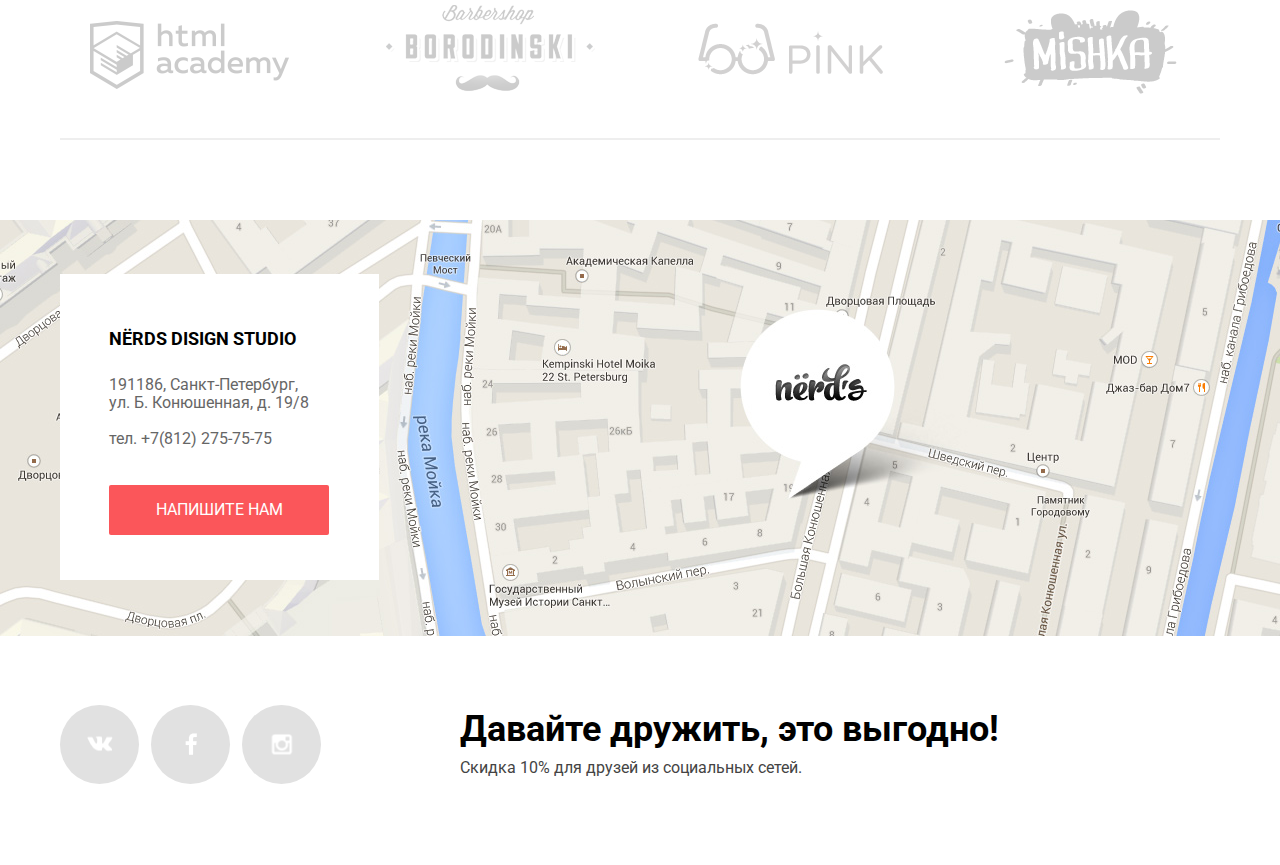
==== commit 702defe8: "теперь и без бр вовсе" ====
--- a/index.html
+++ b/index.html
@@ -39,7 +39,7 @@
 							<div class="promo-text">
 								<h1>Долго, дорого, скрупулезно.</h1>
 								<p>
-									Математически выверенный дизайн<br>
+									Математически выверенный дизайн
 									для вашего сайта
 									или мобильного приложения.
 								</p>
@@ -58,7 +58,7 @@
 						</div>
 						<div class="promo-container clearfix slide-3">
 							<div class="promo-text">
-								<h2 class="promoH1">Только ночь,<br>только хардкор</h2>
+								<h2 class="promoH1">Только ночь,только хардкор</h2>
 								<p>
 									Работать днем, как все? Мы против этого.
 									Ближе к полуночи работа только начинается.
--- a/css/style.css
+++ b/css/style.css
@@ -146,7 +146,7 @@
 }
 
 .slide-3 .promo-text {
-	width: 450px;
+	width: 550px;
 }
 
 .slide-3 {
@@ -285,7 +285,7 @@
 
 .aboutUs-main {
 	border-bottom: 2px solid #eeeeee;
-	padding-bottom: 48px;
+	padding-bottom: 46px;
 	padding-top: 29px;
 }
 
@@ -365,12 +365,12 @@
 	display: table-cell;
 	padding-bottom: 30px;
 	padding-top: 5px;
-	padding-left: 5px;
-	padding-right: 10px;
-}
-
-.aboutUs-table ul:first-of-type li:first-child {
-	padding-right: 10px;
+	padding-left: -15px;
+	padding-right: 28px;
+}
+
+.aboutUs-table ul:last-of-type li {
+	padding-top: 7px;
 }
 
 .aboutUs-table ul:first-of-type li {
@@ -378,6 +378,20 @@
 	line-height: 10px;
 	font-weight: 700;
 	padding-right: 15px;
+}
+
+.aboutUs-table ul:first-of-type li:nth-child(2) {
+	padding-right: 0px;
+}
+
+.aboutUs-table ul:first-of-type li:nth-child(3) {
+	display: block;
+	margin-left: -5px;
+}
+
+.aboutUs-table ul:last-of-type li:nth-child(3) {
+	display: block;
+	margin-left: -5px;
 }
 
 .aboutUs-table ul:last-child {
@@ -411,23 +425,23 @@
 }
 
 .works-item:nth-child(1) {
-	padding-top: 15px;
+	padding-top: 16px;
 	padding-left: 5px;
+	margin-right: 97px;
 }
 
 .works-item:nth-child(2) {
-	padding-top: -15px;
-	padding-left: -5px;
+	margin-right: 103px;
 }
 
 .works-item:nth-child(3) {
-	padding-top: 17px;
+	padding-top: 18px;
+	margin-right: 121px;
 }
 
 .works-item:nth-child(4n) {
 	margin-right: 0;
-	padding-left:  17px;
-	padding-top: 7x;
+	padding-top: 5px;
 }
 
 .works-item a {
@@ -461,10 +475,11 @@
 }
 
 .contacts-footer {
+	margin-top: 2px;
 	float: left;
 	width: 210px;
 	padding-top: 50px;
-	padding-bottom: 52px;
+	padding-bottom: 45px;
 	padding-right: 60px;
 	padding-left: 49px;
 	background-color: #ffffff;
@@ -475,18 +490,19 @@
 	font-size: 18px;
 	line-height: 30px;
 	text-transform: uppercase;
-	margin-bottom: 25px;
+	margin-bottom: 22px;
 }
 
 .contacts-footer p {
 	line-height: 18px;
 	color: #666666;
+	margin-bottom: 18px;
 }
 
 .contacts-footer .btn {
 	width: 220px;
 	margin: 0 auto;
-	margin-top: 39px;
+	margin-top: 37px;
 }
 
 .social-footer {
@@ -501,8 +517,8 @@
 .social-btn a {
 	position: relative;
 	display: inline-block;
-	width: 78px;
-	height: 78px;
+	width: 79px;
+	height: 79px;
 	margin-right: 8px;
 	background-color: rgba(225, 225, 225, 1);
 	border-radius: 50%;
@@ -648,7 +664,8 @@
 	list-style-type: none;
 	margin: 0;
 	padding: 0;
-	padding-top: 26px;
+	padding-top: 24px;
+	margin-bottom: 31px;
 }
 
 .catalog-form fieldset {
@@ -661,7 +678,7 @@
 .range-filter {
 	width: 260px;
 	margin: 52px auto; 
-	margin-bottom: 62px;
+	margin-bottom: 60px;
 }
 
 .range-controls {
@@ -700,7 +717,7 @@
 }
 
 .range-controls .toggle-min {
-  	left: 20px;
+  	left: 18px;
 }
 
 .range-controls .toggle-max {
@@ -728,7 +745,7 @@
 	text-align: center;
 	color: #283136;
 	width: 60px;
-  	padding: 8px 10px;
+  	padding: 9px 9px;
   	border: none;
   	border-radius: 5px;
   	background: #f1f1f1;
@@ -739,7 +756,7 @@
 	position: relative;
 	margin-top: -2px;
 	margin-left: 35px;
-	margin-bottom: 25px;
+	margin-bottom: 24px;
 	font-family: 'Roboto', 'Arial', sans-serif;
 	font-size: 16px;
 	color: #283136;
@@ -769,6 +786,11 @@
     background-repeat: no-repeat;
 }
 
+input[type="checkbox"] + label::before {
+	left: -35px;
+	top: -3px;
+}
+
 .sort-option li:hover input[type="checkbox"] + label::before,
 .sort-option li:hover input[type="radio"] + label::before {
 	opacity: 1; 
@@ -810,7 +832,7 @@
 .sort-list-btn {
 	border: none;
 	outline: none;
-	margin-top: 23px;
+	margin-top: 20px;
 }
 
 .sort-list-btn:hover {
@@ -909,11 +931,16 @@
 	opacity: 1;
 }
 
+.catalog-img img {
+	width: 100%;
+}
+
 .catalog-item {
+	width: 357px;
 	position: relative;
 	float: left;
-	margin-right: 34px;
-	margin-bottom: 31px;
+	margin-right: 40px;
+	margin-bottom: 34px;
 	border: 1px solid rgba(233, 233, 233, 1);
 	border-radius: 2px;
 	line-height: 0;
@@ -946,8 +973,8 @@
 
 .item-top li {
 	display: inline-block;
-	width: 13px;
-	height: 13px;
+	width: 14px;
+	height: 14px;
 	border-radius: 50%;
 	background-color: #ffffff;
 	margin-left: 5px;
@@ -976,10 +1003,13 @@
 	margin: 0 auto;
 }
 
-.item-bottom b {
+.item-bottom a:first-child {
 	text-transform: uppercase;
 	font-size: 18px;
+	font-weight: 700;
 	line-height: 30px; 
+	text-decoration: none;
+	color: #000000;
 }
 
 .item-bottom p {
@@ -988,8 +1018,8 @@
 }
 
 .paginator-catalog-img {
-	margin-top: 27px;
-	margin-bottom: -19px;
+	margin-top: 17px;
+	margin-bottom: -20px;
 }
 
 .paginator-catalog-img a {
@@ -1005,11 +1035,18 @@
 	color: #000000;
 	font-weight: 500;
 	text-transform: uppercase;
-	margin-right: 9px;
+	margin-right: 8px;
 }
 
 .paginator-catalog-img a:last-child {
 	padding: 0 75px;
+	padding-left: 77px;
+}
+
+.paginator-catalog-img a:first-child {
+	padding: 0 17px;
+	height: 44px;
+	padding-bottom: 1px;
 }
 
 .paginator-catalog-img a:hover {
@@ -1026,5 +1063,10 @@
 	background-color: #ffffff;
 	box-shadow: none;
 	border: 3px solid #eeeeee;
-	box-sizing: border-box;
+}
+
+.catalog-item:last-child,
+.catalog-item:nth-last-child(2) {
+	margin-top: -5px;
+	margin-bottom: 39px;
 }